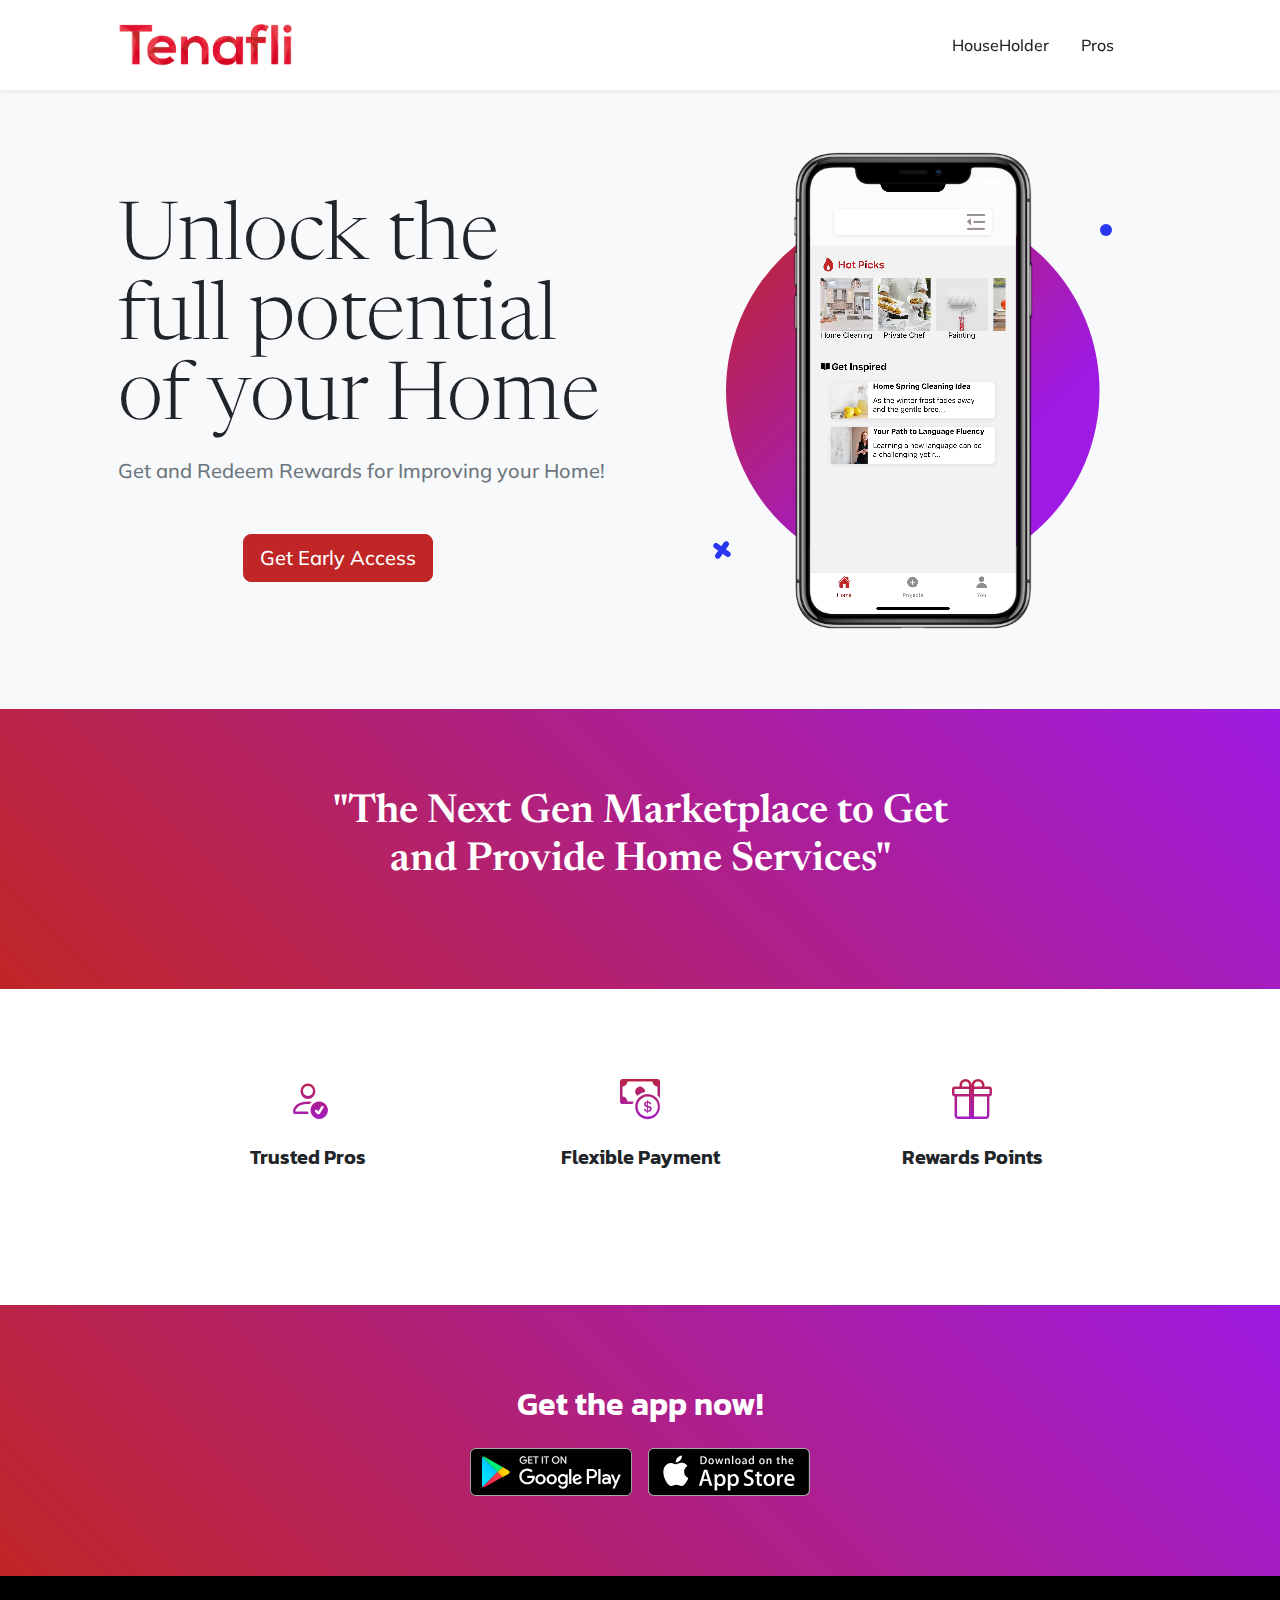
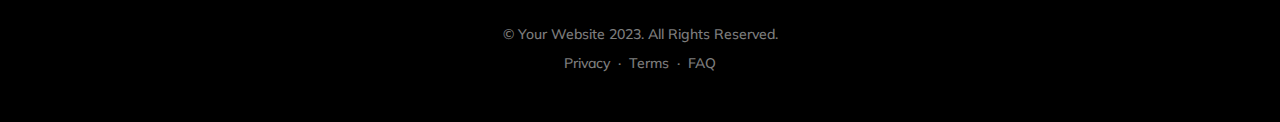
==== index.html @ 43b24d4c "new Skeleton tenafli" ====
<!DOCTYPE html>
<html lang="en">
    <head>
        <meta charset="utf-8" />
        <meta name="viewport" content="width=device-width, initial-scale=1, shrink-to-fit=no" />
        <meta name="description" content="" />
        <meta name="author" content="" />
        <title>New Age - Start Bootstrap Theme</title>
        <link rel="icon" type="image/x-icon" href="assets/favicon.ico" />
        <!-- Bootstrap icons-->
        <link rel="stylesheet" href="https://cdn.jsdelivr.net/npm/bootstrap-icons@1.10.5/font/bootstrap-icons.css">
        <!-- Google fonts-->
        <link rel="preconnect" href="https://fonts.gstatic.com" />
        <link href="https://fonts.googleapis.com/css2?family=Newsreader:ital,wght@0,600;1,600&amp;display=swap" rel="stylesheet" />
        <link href="https://fonts.googleapis.com/css2?family=Mulish:ital,wght@0,300;0,500;0,600;0,700;1,300;1,500;1,600;1,700&amp;display=swap" rel="stylesheet" />
        <link href="https://fonts.googleapis.com/css2?family=Kanit:ital,wght@0,400;1,400&amp;display=swap" rel="stylesheet" />
        <!-- Core theme CSS (includes Bootstrap)-->
        <link href="css/styles.css" rel="stylesheet" />
        <link rel="stylesheet" type="text/css" href="https://prod-waitlist-widget.s3.us-east-2.amazonaws.com/getwaitlist.min.css"/>
    </head>
    <body id="page-top">
        <!-- Navigation-->
        <nav class="navbar navbar-expand-lg navbar-light fixed-top shadow-sm" id="mainNav">
            <div class="container px-5">
                <a class="navbar-brand fw-bold" href="#page-top">
                    <img class="app-badge" src="assets/img/tenafli_logo_text.png" alt="..." />
                </a>
                <button class="navbar-toggler" type="button" data-bs-toggle="collapse" data-bs-target="#navbarResponsive" aria-controls="navbarResponsive" aria-expanded="false" aria-label="Toggle navigation">
                    Menu
                    <i class="bi-list"></i>
                </button>
                <div class="collapse navbar-collapse" id="navbarResponsive">
                    <ul class="navbar-nav ms-auto me-4 my-3 my-lg-0">
                        <li class="nav-item"><a class="nav-link me-lg-3" href="#features">HouseHolder</a></li>
                        <li class="nav-item"><a class="nav-link me-lg-3" href="#download">Pros</a></li>
                    </ul>
                </div>
            </div>
        </nav>
        <!-- Mashead header-->
        <header class="masthead">
            <div class="container px-5">
                <div class="row gx-5 align-items-center">
                    <div class="col-lg-6">
                        <!-- Mashead text and app badges-->
                        <div class="mb-5 mb-lg-0 text-center text-lg-start">
                            <h1 class="display-1 lh-1 mb-3">Unlock the full potential of your Home</h1>
                            <p class="lead fw-normal text-muted mb-5">Get and Redeem Rewards for Improving your Home!</p>
                            <div class="d-flex flex-column flex-lg-row align-items-center">
                                <!-- <i class="bi bi-android icon-feature text-gradient d-block mb-3"></i>
                                <i class="bi bi-apple icon-feature text-gradient d-block mb-3"></i> -->
                                <!-- <svg xmlns="http://www.w3.org/2000/svg" width="16" height="16" fill="currentColor" class="bi bi-balloon" viewBox="0 0 16 16">
                                    <path fill-rule="evenodd" d="M8 9.984C10.403 9.506 12 7.48 12 5a4 4 0 0 0-8 0c0 2.48 1.597 4.506 4 4.984ZM13 5c0 2.837-1.789 5.227-4.52 5.901l.244.487a.25.25 0 1 1-.448.224l-.008-.017c.008.11.02.202.037.29.054.27.161.488.419 1.003.288.578.235 1.15.076 1.629-.157.469-.422.867-.588 1.115l-.004.007a.25.25 0 1 1-.416-.278c.168-.252.4-.6.533-1.003.133-.396.163-.824-.049-1.246l-.013-.028c-.24-.48-.38-.758-.448-1.102a3.177 3.177 0 0 1-.052-.45l-.04.08a.25.25 0 1 1-.447-.224l.244-.487C4.789 10.227 3 7.837 3 5a5 5 0 0 1 10 0Zm-6.938-.495a2.003 2.003 0 0 1 1.443-1.443C7.773 2.994 8 2.776 8 2.5c0-.276-.226-.504-.498-.459a3.003 3.003 0 0 0-2.46 2.461c-.046.272.182.498.458.498s.494-.227.562-.495Z"/>
                                  </svg> -->
                                <!-- <i class="bi bi-balloon icon-feature text-gradient d-block mb-3"></i> -->
                                <div class="col">
                                </div>
                                
                                <div class="col-md-6">
                                    <a class="me-lg-3 mb-4 mb-lg-0 btn btn-primary btn-lg" href="#features" >
                                        <!-- <img class="app-badge" src="assets/img/google-play-badge.svg" alt="..." /> -->
                                        Get Early Access
                                    </a>
                                </div>
                                <div class="col">
                                </div>
                                
                                
                                <!-- <a href="#!">
                                    <img class="app-badge" src="assets/img/app-store-badge.svg" alt="..." />
                                </a> -->
                            </div>
                        </div>
                    </div>
                    <div class="col-lg-6">
                        <!-- Masthead device mockup feature-->
                        <div class="masthead-device-mockup">
                            <svg class="circle" viewBox="0 0 100 100" xmlns="http://www.w3.org/2000/svg">
                                <defs>
                                    <linearGradient id="circleGradient" gradientTransform="rotate(45)">
                                        <stop class="gradient-start-color" offset="0%"></stop>
                                        <stop class="gradient-end-color" offset="100%"></stop>
                                    </linearGradient>
                                </defs>
                                <circle cx="50" cy="50" r="50"></circle></svg
                            ><svg class="shape-1 d-none d-sm-block" viewBox="0 0 240.83 240.83" xmlns="http://www.w3.org/2000/svg">
                                <rect x="-32.54" y="78.39" width="305.92" height="84.05" rx="42.03" transform="translate(120.42 -49.88) rotate(45)"></rect>
                                <rect x="-32.54" y="78.39" width="305.92" height="84.05" rx="42.03" transform="translate(-49.88 120.42) rotate(-45)"></rect></svg
                            ><svg class="shape-2 d-none d-sm-block" viewBox="0 0 100 100" xmlns="http://www.w3.org/2000/svg"><circle cx="50" cy="50" r="50"></circle></svg>
                            <div class="device-wrapper">
                                <div class="device" data-device="iPhoneX" data-orientation="portrait" data-color="black">
                                    <div class="screen bg-black">
                                        <!-- PUT CONTENTS HERE:-->
                                        <!-- * * This can be a video, image, or just about anything else.-->
                                        <!-- * * Set the max width of your media to 100% and the height to-->
                                        <!-- * * 100% like the demo example below.-->
                                        <video muted="muted" autoplay="" loop="" style="max-width: 100%; height: 100%"><source src="assets/img/tenafli_app.mp4" type="video/mp4" /></video>
                                        <!-- <img style="max-width: 100%; height: 100%" src="assets/img/tenafli_app.png"> -->
                                    </div>
                                </div>
                            </div>
                        </div>
                    </div>
                </div>
            </div>
        </header>
        <!-- Quote/testimonial aside-->
        <aside class="text-center bg-gradient-primary-to-secondary">
            <div class="container px-5">
                <div class="row gx-5 justify-content-center">
                    <div class="col-xl-8">
                        <div class="h2 fs-1 text-white mb-4">"The Next Gen Marketplace to Get and Provide Home Services"</div>
                        <!-- <img src="assets/img/tnw-logo.svg" alt="..." style="height: 3rem" /> -->
                    </div>
                </div>
            </div>
        </aside>
        <!-- App features section-->
        <section id="features">
            <div class="container px-5 ">
                <div class="container-fluid px-5">
                    <div class="row gx-5">
                        <div class="col-md-4 mb-5">
                            <!-- Feature item-->
                            <div class="text-center">
                                <i class="bi-person-check icon-feature text-gradient d-block mb-3"></i>
                                <h5 class="font-alt">Trusted Pros</h5>
                            </div>
                        </div>
                        <div class="col-md-4 mb-5">
                            <!-- Feature item-->
                            <div class="text-center">
                                <i class="bi-cash-coin icon-feature text-gradient d-block mb-3"></i>
                                <h5 class="font-alt">Flexible Payment</h5>
                                <!-- <p class="text-muted mb-0">Put an image, video, animation, or anything else in the screen!</p> -->
                            </div>
                        </div>
                        <div class="col-md-4 mb-5 mb-md-0">
                            <!-- Feature item-->
                            <div class="text-center">
                                <i class="bi-gift icon-feature text-gradient d-block mb-3"></i>
                                <h5 class="font-alt">Rewards Points</h5>
                            </div>
                        </div>
                    </div>
                    <div class="row">
                        <div class="col mb-md-0">
                            <!-- Feature item-->
                            <div class="text-center">
                            </div>
                        </div>

                        <div class="col mb-md-0">
                            <!-- Feature item-->
                            <div class="text-center">
                            </div>
                        </div>
                    </div>
                </div>
                <div class="row gx-5 justify-content-center">
                    <!-- <div class="col"></div> -->
                    <div class="col-xl-6">
                        <div id="getWaitlistContainer" data-waitlist_id="8314"></div>
                    </div>
                    <!-- <div class="col"></div> -->
                </div>

            </div>
        </section>
        <!-- Basic features section-->
        <!-- <section class="bg-light">
            <div class="container px-5">
                <div class="row gx-5 align-items-center justify-content-center justify-content-lg-between">
                    <div class="col-12 col-lg-5">
                        <h2 class="display-4 lh-1 mb-4">Enter a new age of web design</h2>
                        <p class="lead fw-normal text-muted mb-5 mb-lg-0">This section is perfect for featuring some information about your application, why it was built, the problem it solves, or anything else! There's plenty of space for text here, so don't worry about writing too much.</p>
                    </div>
                    <div class="col-sm-8 col-md-6">
                        <div class="px-5 px-sm-0"><img class="img-fluid rounded-circle" src="https://source.unsplash.com/u8Jn2rzYIps/900x900" alt="..." /></div>
                    </div>
                </div>
            </div>
        </section> -->
        <!-- Call to action section-->
        <!-- <section class="cta">
            <div class="cta-content">
                <div class="container px-5">
                    <h2 class="text-white display-1 lh-1 mb-4">
                        Stop waiting.
                        <br />
                        Start building.
                    </h2>
                    <a class="btn btn-outline-light py-3 px-4 rounded-pill" href="https://startbootstrap.com/theme/new-age" target="_blank">Download for free</a>
                </div>
            </div>
        </section> -->
        <!-- App badge section-->
        <section class="bg-gradient-primary-to-secondary" id="download">
            <div class="container px-5">
                <h2 class="text-center text-white font-alt mb-4">Get the app now!</h2>
                <div class="d-flex flex-column flex-lg-row align-items-center justify-content-center">
                    <a class="me-lg-3 mb-4 mb-lg-0" href="#!"><img class="app-badge" src="assets/img/google-play-badge.svg" alt="..." /></a>
                    <a href="#!"><img class="app-badge" src="assets/img/app-store-badge.svg" alt="..." /></a>
                </div>
            </div>
        </section>
        <!-- Footer-->
        <footer class="bg-black text-center py-5">
            <div class="container px-5">
                <div class="text-white-50 small">
                    <div class="mb-2">&copy; Your Website 2023. All Rights Reserved.</div>
                    <a href="#!">Privacy</a>
                    <span class="mx-1">&middot;</span>
                    <a href="#!">Terms</a>
                    <span class="mx-1">&middot;</span>
                    <a href="#!">FAQ</a>
                </div>
            </div>
        </footer>
        <!-- Feedback Modal-->
        <div class="modal fade" id="feedbackModal" tabindex="-1" aria-labelledby="feedbackModalLabel" aria-hidden="true">
            <div class="modal-dialog modal-dialog-centered">
                <div class="modal-content">
                    <div class="modal-header bg-gradient-primary-to-secondary p-4">
                        <h5 class="modal-title font-alt text-white" id="feedbackModalLabel">Send feedback</h5>
                        <button class="btn-close btn-close-white" type="button" data-bs-dismiss="modal" aria-label="Close"></button>
                    </div>
                    <div class="modal-body border-0 p-4">
                        <!-- * * * * * * * * * * * * * * *-->
                        <!-- * * SB Forms Contact Form * *-->
                        <!-- * * * * * * * * * * * * * * *-->
                        <!-- This form is pre-integrated with SB Forms.-->
                        <!-- To make this form functional, sign up at-->
                        <!-- https://startbootstrap.com/solution/contact-forms-->
                        <!-- to get an API token!-->
                        <form id="contactForm" data-sb-form-api-token="API_TOKEN">
                            <!-- Name input-->
                            <div class="form-floating mb-3">
                                <input class="form-control" id="name" type="text" placeholder="Enter your name..." data-sb-validations="required" />
                                <label for="name">Full name</label>
                                <div class="invalid-feedback" data-sb-feedback="name:required">A name is required.</div>
                            </div>
                            <!-- Email address input-->
                            <div class="form-floating mb-3">
                                <input class="form-control" id="email" type="email" placeholder="name@example.com" data-sb-validations="required,email" />
                                <label for="email">Email address</label>
                                <div class="invalid-feedback" data-sb-feedback="email:required">An email is required.</div>
                                <div class="invalid-feedback" data-sb-feedback="email:email">Email is not valid.</div>
                            </div>
                            <!-- Phone number input-->
                            <div class="form-floating mb-3">
                                <input class="form-control" id="phone" type="tel" placeholder="(123) 456-7890" data-sb-validations="required" />
                                <label for="phone">Phone number</label>
                                <div class="invalid-feedback" data-sb-feedback="phone:required">A phone number is required.</div>
                            </div>
                            <!-- Message input-->
                            <div class="form-floating mb-3">
                                <textarea class="form-control" id="message" type="text" placeholder="Enter your message here..." style="height: 10rem" data-sb-validations="required"></textarea>
                                <label for="message">Message</label>
                                <div class="invalid-feedback" data-sb-feedback="message:required">A message is required.</div>
                            </div>
                            <!-- Submit success message-->
                            <!---->
                            <!-- This is what your users will see when the form-->
                            <!-- has successfully submitted-->
                            <div class="d-none" id="submitSuccessMessage">
                                <div class="text-center mb-3">
                                    <div class="fw-bolder">Form submission successful!</div>
                                    To activate this form, sign up at
                                    <br />
                                    <a href="https://startbootstrap.com/solution/contact-forms">https://startbootstrap.com/solution/contact-forms</a>
                                </div>
                            </div>
                            <!-- Submit error message-->
                            <!---->
                            <!-- This is what your users will see when there is-->
                            <!-- an error submitting the form-->
                            <div class="d-none" id="submitErrorMessage"><div class="text-center text-danger mb-3">Error sending message!</div></div>
                            <!-- Submit Button-->
                            <div class="d-grid"><button class="btn btn-primary rounded-pill btn-lg disabled" id="submitButton" type="submit">Submit</button></div>
                        </form>
                    </div>
                </div>
            </div>
        </div>
        <!-- Bootstrap core JS-->
        <script src="https://cdn.jsdelivr.net/npm/bootstrap@5.2.3/dist/js/bootstrap.bundle.min.js"></script>
        <!-- Core theme JS-->
        <script src="js/scripts.js"></script>
        <!-- * * * * * * * * * * * * * * * * * * * * * * * * * * * * * * * * * * * * * * * *-->
        <!-- * *                               SB Forms JS                               * *-->
        <!-- * * Activate your form at https://startbootstrap.com/solution/contact-forms * *-->
        <!-- * * * * * * * * * * * * * * * * * * * * * * * * * * * * * * * * * * * * * * * *-->
        <script src="https://cdn.startbootstrap.com/sb-forms-latest.js"></script>
        <script src="https://prod-waitlist-widget.s3.us-east-2.amazonaws.com/getwaitlist.min.js"></script>
    </body>
</html>
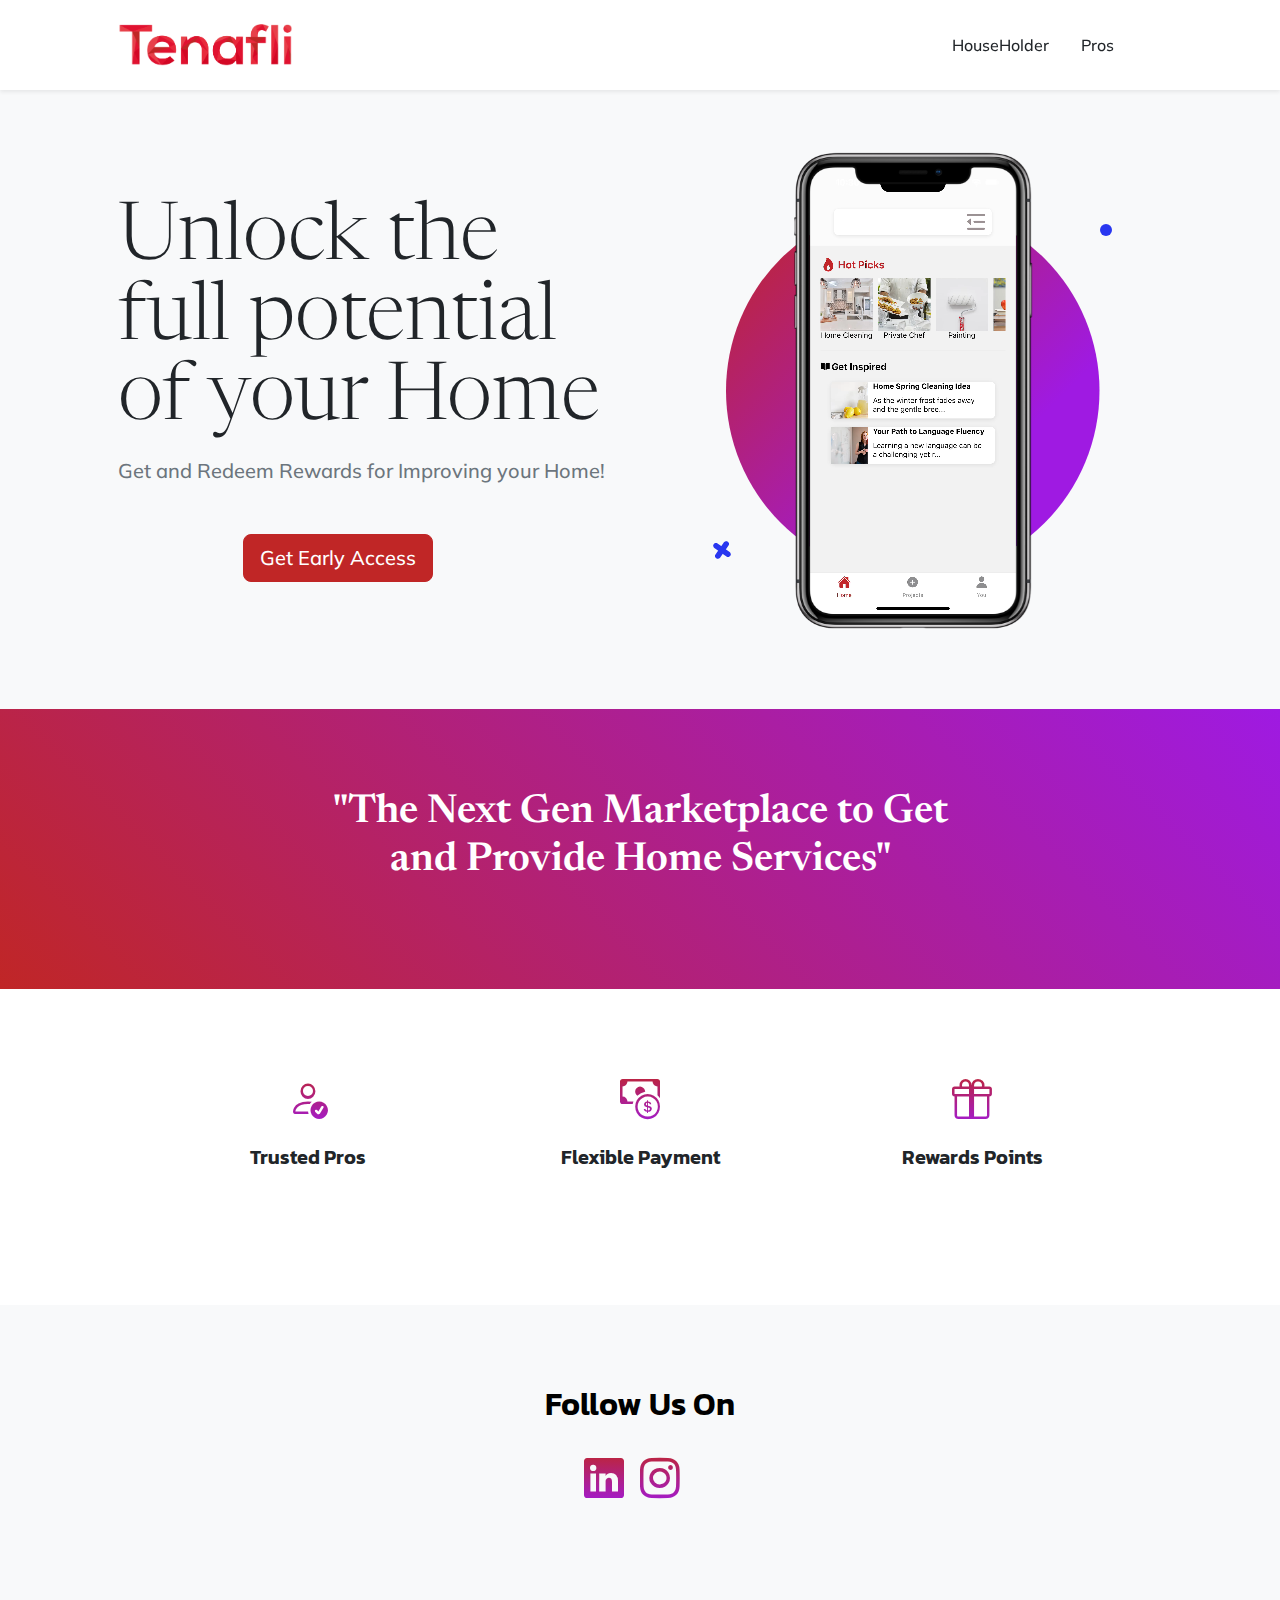
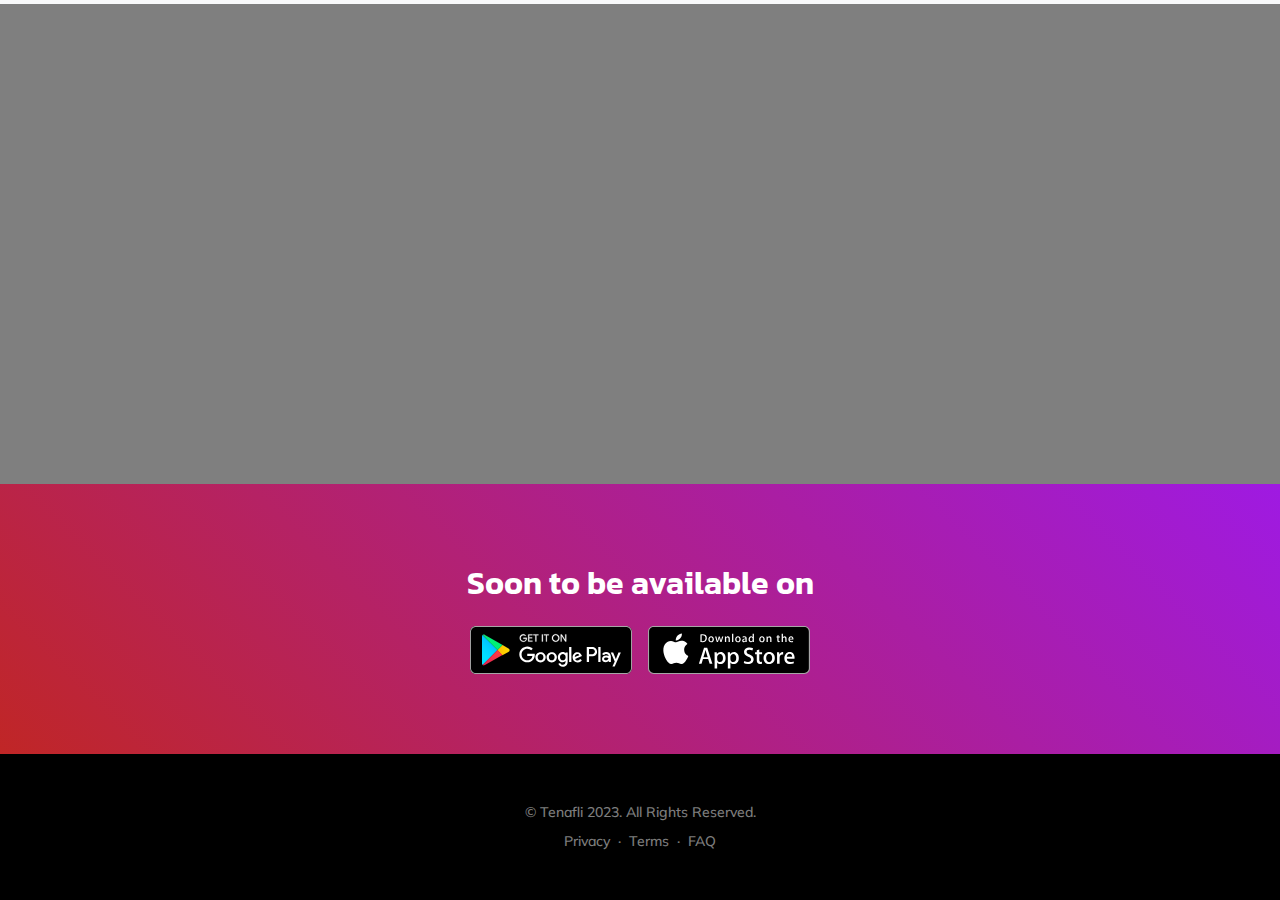
==== commit b1a8f531: "Add tracking" ====
--- a/index.html
+++ b/index.html
@@ -5,8 +5,8 @@
         <meta name="viewport" content="width=device-width, initial-scale=1, shrink-to-fit=no" />
         <meta name="description" content="" />
         <meta name="author" content="" />
-        <title>New Age - Start Bootstrap Theme</title>
-        <link rel="icon" type="image/x-icon" href="assets/favicon.ico" />
+        <title>Tenafli - Next Gen Home Service Marketplace</title>
+        <link rel="icon" type="image/x-icon" href="assets/favicon.png" />
         <!-- Bootstrap icons-->
         <link rel="stylesheet" href="https://cdn.jsdelivr.net/npm/bootstrap-icons@1.10.5/font/bootstrap-icons.css">
         <!-- Google fonts-->
@@ -168,9 +168,9 @@
             </div>
         </section>
         <!-- Basic features section-->
-        <!-- <section class="bg-light">
-            <div class="container px-5">
-                <div class="row gx-5 align-items-center justify-content-center justify-content-lg-between">
+        <section class="bg-light">
+            <div class="container px-5">
+                <!-- <div class="row gx-5 align-items-center justify-content-center justify-content-lg-between">
                     <div class="col-12 col-lg-5">
                         <h2 class="display-4 lh-1 mb-4">Enter a new age of web design</h2>
                         <p class="lead fw-normal text-muted mb-5 mb-lg-0">This section is perfect for featuring some information about your application, why it was built, the problem it solves, or anything else! There's plenty of space for text here, so don't worry about writing too much.</p>
@@ -178,12 +178,23 @@
                     <div class="col-sm-8 col-md-6">
                         <div class="px-5 px-sm-0"><img class="img-fluid rounded-circle" src="https://source.unsplash.com/u8Jn2rzYIps/900x900" alt="..." /></div>
                     </div>
-                </div>
-            </div>
-        </section> -->
+                    
+                </div> -->
+                <h2 class="text-center text-black font-alt mb-4">Follow Us On</h2>
+                <div class="d-flex flex-column flex-lg-row align-items-center justify-content-center">
+                    <a class="me-lg-3 mb-4 mb-lg-0" href="#!">
+                      <!-- <img class="app-badge" src="assets/img/google-play-badge.svg" alt="..." /> -->
+                      <i class="bi-linkedin icon-feature text-gradient d-block mb-3"></i>
+                    </a>
+                    <a class="me-lg-3 mb-4 mb-lg-0" href="#!">
+                      <i class="bi-instagram icon-feature text-gradient d-block mb-3"></i>
+                    </a>
+                </div>
+            </div>
+        </section>
         <!-- Call to action section-->
-        <!-- <section class="cta">
-            <div class="cta-content">
+        <section class="cta">
+            <!-- <div class="cta-content">
                 <div class="container px-5">
                     <h2 class="text-white display-1 lh-1 mb-4">
                         Stop waiting.
@@ -192,12 +203,12 @@
                     </h2>
                     <a class="btn btn-outline-light py-3 px-4 rounded-pill" href="https://startbootstrap.com/theme/new-age" target="_blank">Download for free</a>
                 </div>
-            </div>
-        </section> -->
+            </div> -->
+        </section>
         <!-- App badge section-->
         <section class="bg-gradient-primary-to-secondary" id="download">
             <div class="container px-5">
-                <h2 class="text-center text-white font-alt mb-4">Get the app now!</h2>
+                <h2 class="text-center text-white font-alt mb-4">Soon to be available on</h2>
                 <div class="d-flex flex-column flex-lg-row align-items-center justify-content-center">
                     <a class="me-lg-3 mb-4 mb-lg-0" href="#!"><img class="app-badge" src="assets/img/google-play-badge.svg" alt="..." /></a>
                     <a href="#!"><img class="app-badge" src="assets/img/app-store-badge.svg" alt="..." /></a>
@@ -208,7 +219,7 @@
         <footer class="bg-black text-center py-5">
             <div class="container px-5">
                 <div class="text-white-50 small">
-                    <div class="mb-2">&copy; Your Website 2023. All Rights Reserved.</div>
+                    <div class="mb-2">&copy; Tenafli 2023. All Rights Reserved.</div>
                     <a href="#!">Privacy</a>
                     <span class="mx-1">&middot;</span>
                     <a href="#!">Terms</a>
@@ -293,5 +304,14 @@
         <!-- * * * * * * * * * * * * * * * * * * * * * * * * * * * * * * * * * * * * * * * *-->
         <script src="https://cdn.startbootstrap.com/sb-forms-latest.js"></script>
         <script src="https://prod-waitlist-widget.s3.us-east-2.amazonaws.com/getwaitlist.min.js"></script>
+        <!-- Google tag (gtag.js) -->
+        <script async src="https://www.googletagmanager.com/gtag/js?id=G-HQ5DF4YYZF"></script>
+        <script>
+          window.dataLayer = window.dataLayer || [];
+          function gtag(){dataLayer.push(arguments);}
+          gtag('js', new Date());
+
+          gtag('config', 'G-HQ5DF4YYZF');
+        </script>
     </body>
 </html>
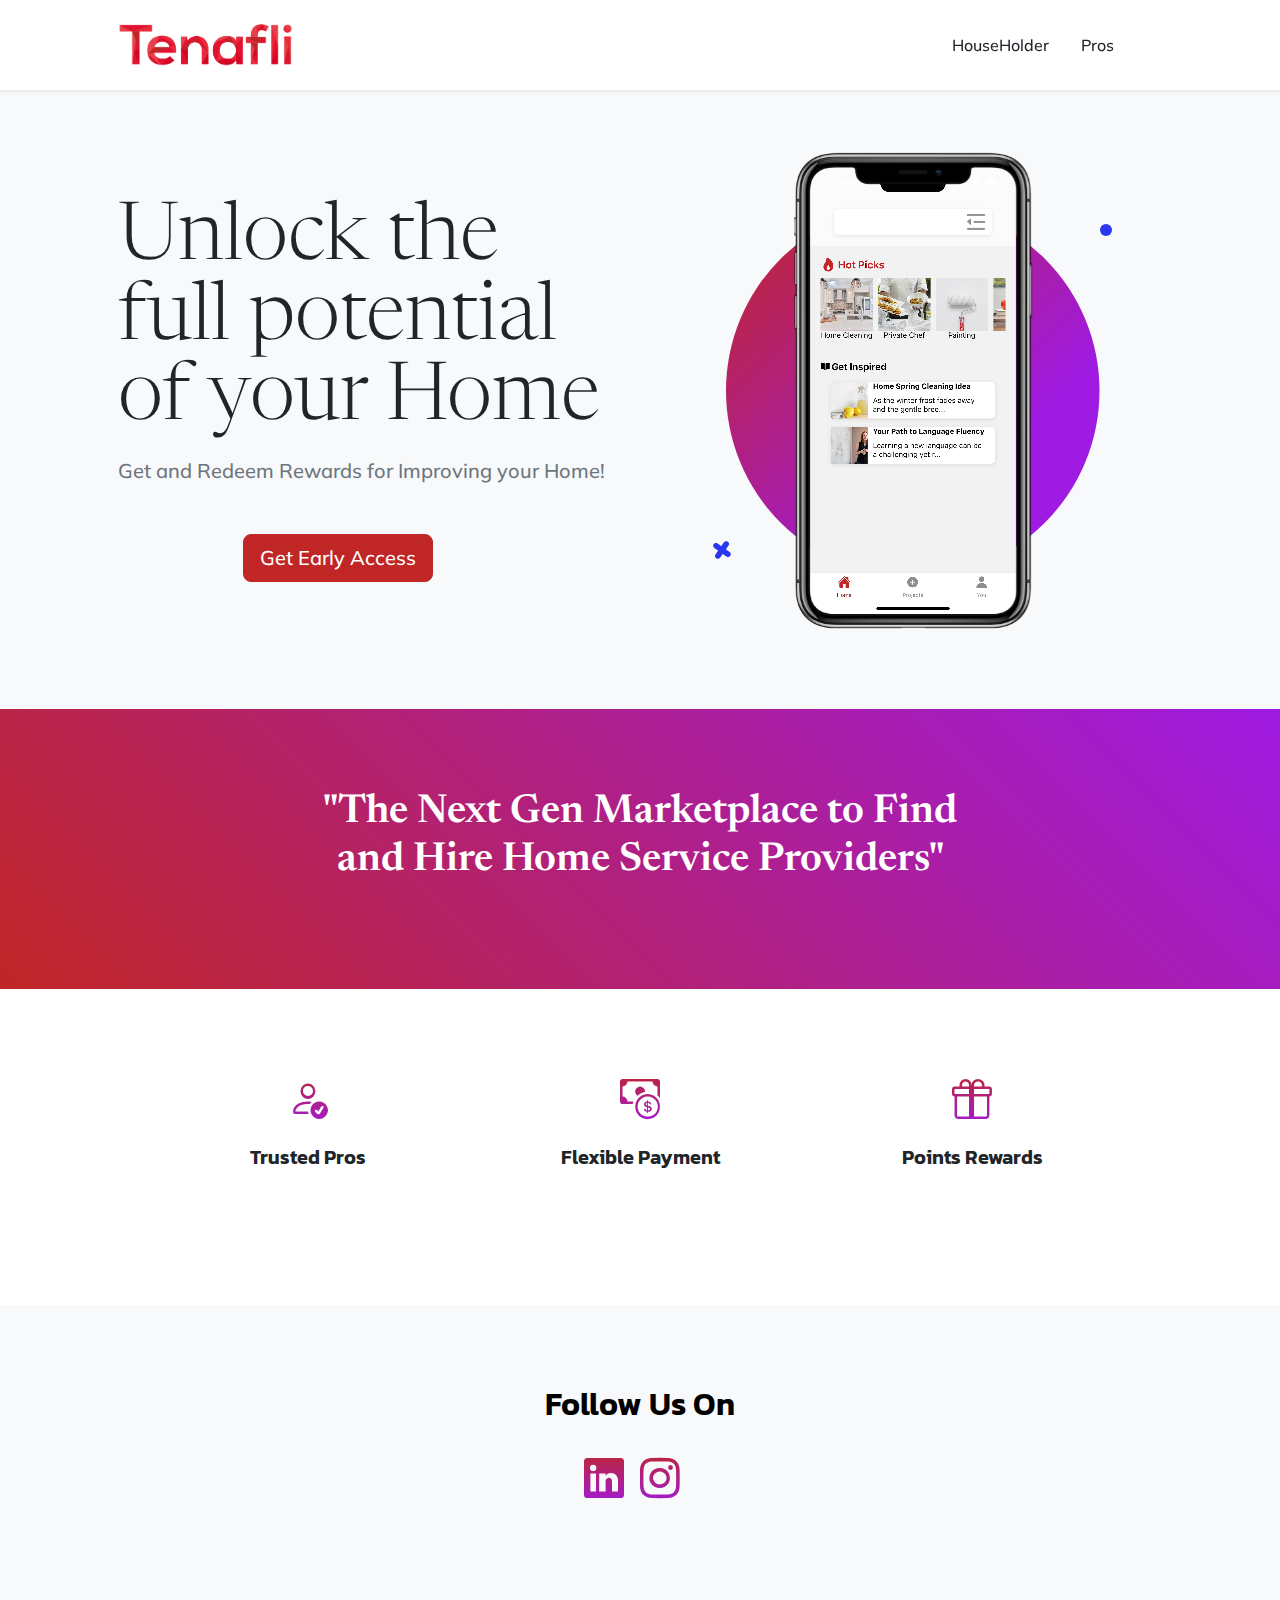
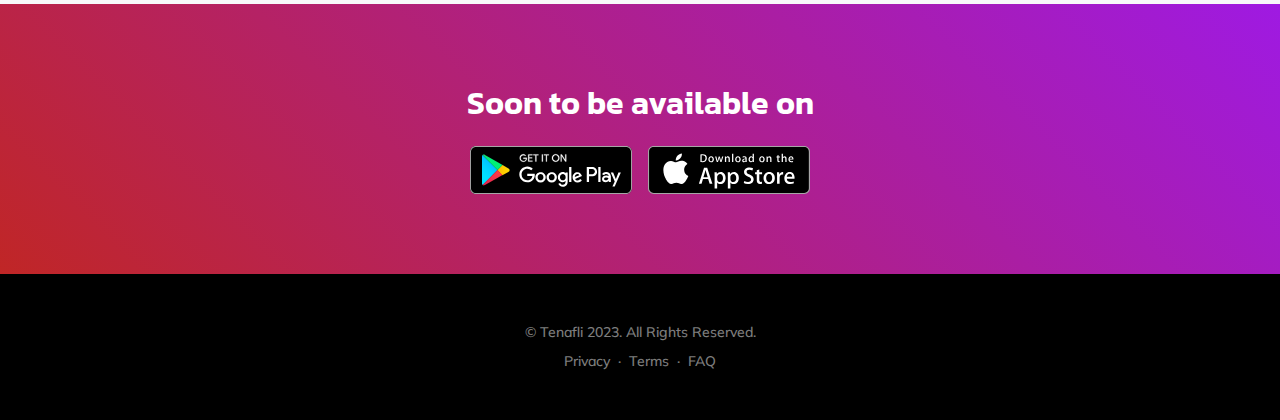
==== commit d062e688: "Changing Marketing content" ====
--- a/index.html
+++ b/index.html
@@ -3,8 +3,10 @@
     <head>
         <meta charset="utf-8" />
         <meta name="viewport" content="width=device-width, initial-scale=1, shrink-to-fit=no" />
-        <meta name="description" content="" />
-        <meta name="author" content="" />
+        <meta name="description" content="Landing page Tenafli WaitList" />
+        <meta name="author" content="Tenafli" />
+        <!-- <meta http-equiv="refresh" content="0; URL=https://tenafli.com/">
+        <link rel="canonical" href="https://tenafli.com/"> -->
         <title>Tenafli - Next Gen Home Service Marketplace</title>
         <link rel="icon" type="image/x-icon" href="assets/favicon.png" />
         <!-- Bootstrap icons-->
@@ -17,8 +19,19 @@
         <!-- Core theme CSS (includes Bootstrap)-->
         <link href="css/styles.css" rel="stylesheet" />
         <link rel="stylesheet" type="text/css" href="https://prod-waitlist-widget.s3.us-east-2.amazonaws.com/getwaitlist.min.css"/>
+        <!-- Google Tag Manager -->
+        <script>(function(w,d,s,l,i){w[l]=w[l]||[];w[l].push({'gtm.start':
+          new Date().getTime(),event:'gtm.js'});var f=d.getElementsByTagName(s)[0],
+          j=d.createElement(s),dl=l!='dataLayer'?'&l='+l:'';j.async=true;j.src=
+          'https://www.googletagmanager.com/gtm.js?id='+i+dl;f.parentNode.insertBefore(j,f);
+          })(window,document,'script','dataLayer','GTM-5M69C6J');</script>
+  <!-- End Google Tag Manager -->
     </head>
     <body id="page-top">
+      <!-- Google Tag Manager (noscript) -->
+      <noscript><iframe src="https://www.googletagmanager.com/ns.html?id=GTM-5M69C6J"
+        height="0" width="0" style="display:none;visibility:hidden"></iframe></noscript>
+  <!-- End Google Tag Manager (noscript) -->
         <!-- Navigation-->
         <nav class="navbar navbar-expand-lg navbar-light fixed-top shadow-sm" id="mainNav">
             <div class="container px-5">
@@ -31,8 +44,8 @@
                 </button>
                 <div class="collapse navbar-collapse" id="navbarResponsive">
                     <ul class="navbar-nav ms-auto me-4 my-3 my-lg-0">
-                        <li class="nav-item"><a class="nav-link me-lg-3" href="#features">HouseHolder</a></li>
-                        <li class="nav-item"><a class="nav-link me-lg-3" href="#download">Pros</a></li>
+                        <li class="nav-item"><a class="nav-link me-lg-3" href="#householders">HouseHolder</a></li>
+                        <li class="nav-item"><a class="nav-link me-lg-3" href="pros.html">Pros</a></li>
                     </ul>
                 </div>
             </div>
@@ -47,28 +60,16 @@
                             <h1 class="display-1 lh-1 mb-3">Unlock the full potential of your Home</h1>
                             <p class="lead fw-normal text-muted mb-5">Get and Redeem Rewards for Improving your Home!</p>
                             <div class="d-flex flex-column flex-lg-row align-items-center">
-                                <!-- <i class="bi bi-android icon-feature text-gradient d-block mb-3"></i>
-                                <i class="bi bi-apple icon-feature text-gradient d-block mb-3"></i> -->
-                                <!-- <svg xmlns="http://www.w3.org/2000/svg" width="16" height="16" fill="currentColor" class="bi bi-balloon" viewBox="0 0 16 16">
-                                    <path fill-rule="evenodd" d="M8 9.984C10.403 9.506 12 7.48 12 5a4 4 0 0 0-8 0c0 2.48 1.597 4.506 4 4.984ZM13 5c0 2.837-1.789 5.227-4.52 5.901l.244.487a.25.25 0 1 1-.448.224l-.008-.017c.008.11.02.202.037.29.054.27.161.488.419 1.003.288.578.235 1.15.076 1.629-.157.469-.422.867-.588 1.115l-.004.007a.25.25 0 1 1-.416-.278c.168-.252.4-.6.533-1.003.133-.396.163-.824-.049-1.246l-.013-.028c-.24-.48-.38-.758-.448-1.102a3.177 3.177 0 0 1-.052-.45l-.04.08a.25.25 0 1 1-.447-.224l.244-.487C4.789 10.227 3 7.837 3 5a5 5 0 0 1 10 0Zm-6.938-.495a2.003 2.003 0 0 1 1.443-1.443C7.773 2.994 8 2.776 8 2.5c0-.276-.226-.504-.498-.459a3.003 3.003 0 0 0-2.46 2.461c-.046.272.182.498.458.498s.494-.227.562-.495Z"/>
-                                  </svg> -->
-                                <!-- <i class="bi bi-balloon icon-feature text-gradient d-block mb-3"></i> -->
                                 <div class="col">
                                 </div>
                                 
                                 <div class="col-md-6">
-                                    <a class="me-lg-3 mb-4 mb-lg-0 btn btn-primary btn-lg" href="#features" >
-                                        <!-- <img class="app-badge" src="assets/img/google-play-badge.svg" alt="..." /> -->
+                                    <a class="me-lg-3 mb-4 mb-lg-0 btn btn-primary btn-lg" href="#householders" >
                                         Get Early Access
                                     </a>
                                 </div>
                                 <div class="col">
                                 </div>
-                                
-                                
-                                <!-- <a href="#!">
-                                    <img class="app-badge" src="assets/img/app-store-badge.svg" alt="..." />
-                                </a> -->
                             </div>
                         </div>
                     </div>
@@ -90,12 +91,7 @@
                             <div class="device-wrapper">
                                 <div class="device" data-device="iPhoneX" data-orientation="portrait" data-color="black">
                                     <div class="screen bg-black">
-                                        <!-- PUT CONTENTS HERE:-->
-                                        <!-- * * This can be a video, image, or just about anything else.-->
-                                        <!-- * * Set the max width of your media to 100% and the height to-->
-                                        <!-- * * 100% like the demo example below.-->
                                         <video muted="muted" autoplay="" loop="" style="max-width: 100%; height: 100%"><source src="assets/img/tenafli_app.mp4" type="video/mp4" /></video>
-                                        <!-- <img style="max-width: 100%; height: 100%" src="assets/img/tenafli_app.png"> -->
                                     </div>
                                 </div>
                             </div>
@@ -109,14 +105,13 @@
             <div class="container px-5">
                 <div class="row gx-5 justify-content-center">
                     <div class="col-xl-8">
-                        <div class="h2 fs-1 text-white mb-4">"The Next Gen Marketplace to Get and Provide Home Services"</div>
-                        <!-- <img src="assets/img/tnw-logo.svg" alt="..." style="height: 3rem" /> -->
+                        <div class="h2 fs-1 text-white mb-4">"The Next Gen Marketplace to Find and Hire Home Service Providers"</div>
                     </div>
                 </div>
             </div>
         </aside>
         <!-- App features section-->
-        <section id="features">
+        <section id="householders">
             <div class="container px-5 ">
                 <div class="container-fluid px-5">
                     <div class="row gx-5">
@@ -139,7 +134,7 @@
                             <!-- Feature item-->
                             <div class="text-center">
                                 <i class="bi-gift icon-feature text-gradient d-block mb-3"></i>
-                                <h5 class="font-alt">Rewards Points</h5>
+                                <h5 class="font-alt">Points Rewards</h5>
                             </div>
                         </div>
                     </div>
@@ -170,40 +165,17 @@
         <!-- Basic features section-->
         <section class="bg-light">
             <div class="container px-5">
-                <!-- <div class="row gx-5 align-items-center justify-content-center justify-content-lg-between">
-                    <div class="col-12 col-lg-5">
-                        <h2 class="display-4 lh-1 mb-4">Enter a new age of web design</h2>
-                        <p class="lead fw-normal text-muted mb-5 mb-lg-0">This section is perfect for featuring some information about your application, why it was built, the problem it solves, or anything else! There's plenty of space for text here, so don't worry about writing too much.</p>
-                    </div>
-                    <div class="col-sm-8 col-md-6">
-                        <div class="px-5 px-sm-0"><img class="img-fluid rounded-circle" src="https://source.unsplash.com/u8Jn2rzYIps/900x900" alt="..." /></div>
-                    </div>
-                    
-                </div> -->
                 <h2 class="text-center text-black font-alt mb-4">Follow Us On</h2>
                 <div class="d-flex flex-column flex-lg-row align-items-center justify-content-center">
-                    <a class="me-lg-3 mb-4 mb-lg-0" href="#!">
+                    <a class="me-lg-3 mb-4 mb-lg-0" href="https://www.linkedin.com/company/tenafli/">
                       <!-- <img class="app-badge" src="assets/img/google-play-badge.svg" alt="..." /> -->
                       <i class="bi-linkedin icon-feature text-gradient d-block mb-3"></i>
                     </a>
-                    <a class="me-lg-3 mb-4 mb-lg-0" href="#!">
+                    <a class="me-lg-3 mb-4 mb-lg-0" href="https://www.instagram.com/tenafli.app/">
                       <i class="bi-instagram icon-feature text-gradient d-block mb-3"></i>
                     </a>
                 </div>
             </div>
-        </section>
-        <!-- Call to action section-->
-        <section class="cta">
-            <!-- <div class="cta-content">
-                <div class="container px-5">
-                    <h2 class="text-white display-1 lh-1 mb-4">
-                        Stop waiting.
-                        <br />
-                        Start building.
-                    </h2>
-                    <a class="btn btn-outline-light py-3 px-4 rounded-pill" href="https://startbootstrap.com/theme/new-age" target="_blank">Download for free</a>
-                </div>
-            </div> -->
         </section>
         <!-- App badge section-->
         <section class="bg-gradient-primary-to-secondary" id="download">
@@ -228,72 +200,6 @@
                 </div>
             </div>
         </footer>
-        <!-- Feedback Modal-->
-        <div class="modal fade" id="feedbackModal" tabindex="-1" aria-labelledby="feedbackModalLabel" aria-hidden="true">
-            <div class="modal-dialog modal-dialog-centered">
-                <div class="modal-content">
-                    <div class="modal-header bg-gradient-primary-to-secondary p-4">
-                        <h5 class="modal-title font-alt text-white" id="feedbackModalLabel">Send feedback</h5>
-                        <button class="btn-close btn-close-white" type="button" data-bs-dismiss="modal" aria-label="Close"></button>
-                    </div>
-                    <div class="modal-body border-0 p-4">
-                        <!-- * * * * * * * * * * * * * * *-->
-                        <!-- * * SB Forms Contact Form * *-->
-                        <!-- * * * * * * * * * * * * * * *-->
-                        <!-- This form is pre-integrated with SB Forms.-->
-                        <!-- To make this form functional, sign up at-->
-                        <!-- https://startbootstrap.com/solution/contact-forms-->
-                        <!-- to get an API token!-->
-                        <form id="contactForm" data-sb-form-api-token="API_TOKEN">
-                            <!-- Name input-->
-                            <div class="form-floating mb-3">
-                                <input class="form-control" id="name" type="text" placeholder="Enter your name..." data-sb-validations="required" />
-                                <label for="name">Full name</label>
-                                <div class="invalid-feedback" data-sb-feedback="name:required">A name is required.</div>
-                            </div>
-                            <!-- Email address input-->
-                            <div class="form-floating mb-3">
-                                <input class="form-control" id="email" type="email" placeholder="name@example.com" data-sb-validations="required,email" />
-                                <label for="email">Email address</label>
-                                <div class="invalid-feedback" data-sb-feedback="email:required">An email is required.</div>
-                                <div class="invalid-feedback" data-sb-feedback="email:email">Email is not valid.</div>
-                            </div>
-                            <!-- Phone number input-->
-                            <div class="form-floating mb-3">
-                                <input class="form-control" id="phone" type="tel" placeholder="(123) 456-7890" data-sb-validations="required" />
-                                <label for="phone">Phone number</label>
-                                <div class="invalid-feedback" data-sb-feedback="phone:required">A phone number is required.</div>
-                            </div>
-                            <!-- Message input-->
-                            <div class="form-floating mb-3">
-                                <textarea class="form-control" id="message" type="text" placeholder="Enter your message here..." style="height: 10rem" data-sb-validations="required"></textarea>
-                                <label for="message">Message</label>
-                                <div class="invalid-feedback" data-sb-feedback="message:required">A message is required.</div>
-                            </div>
-                            <!-- Submit success message-->
-                            <!---->
-                            <!-- This is what your users will see when the form-->
-                            <!-- has successfully submitted-->
-                            <div class="d-none" id="submitSuccessMessage">
-                                <div class="text-center mb-3">
-                                    <div class="fw-bolder">Form submission successful!</div>
-                                    To activate this form, sign up at
-                                    <br />
-                                    <a href="https://startbootstrap.com/solution/contact-forms">https://startbootstrap.com/solution/contact-forms</a>
-                                </div>
-                            </div>
-                            <!-- Submit error message-->
-                            <!---->
-                            <!-- This is what your users will see when there is-->
-                            <!-- an error submitting the form-->
-                            <div class="d-none" id="submitErrorMessage"><div class="text-center text-danger mb-3">Error sending message!</div></div>
-                            <!-- Submit Button-->
-                            <div class="d-grid"><button class="btn btn-primary rounded-pill btn-lg disabled" id="submitButton" type="submit">Submit</button></div>
-                        </form>
-                    </div>
-                </div>
-            </div>
-        </div>
         <!-- Bootstrap core JS-->
         <script src="https://cdn.jsdelivr.net/npm/bootstrap@5.2.3/dist/js/bootstrap.bundle.min.js"></script>
         <!-- Core theme JS-->
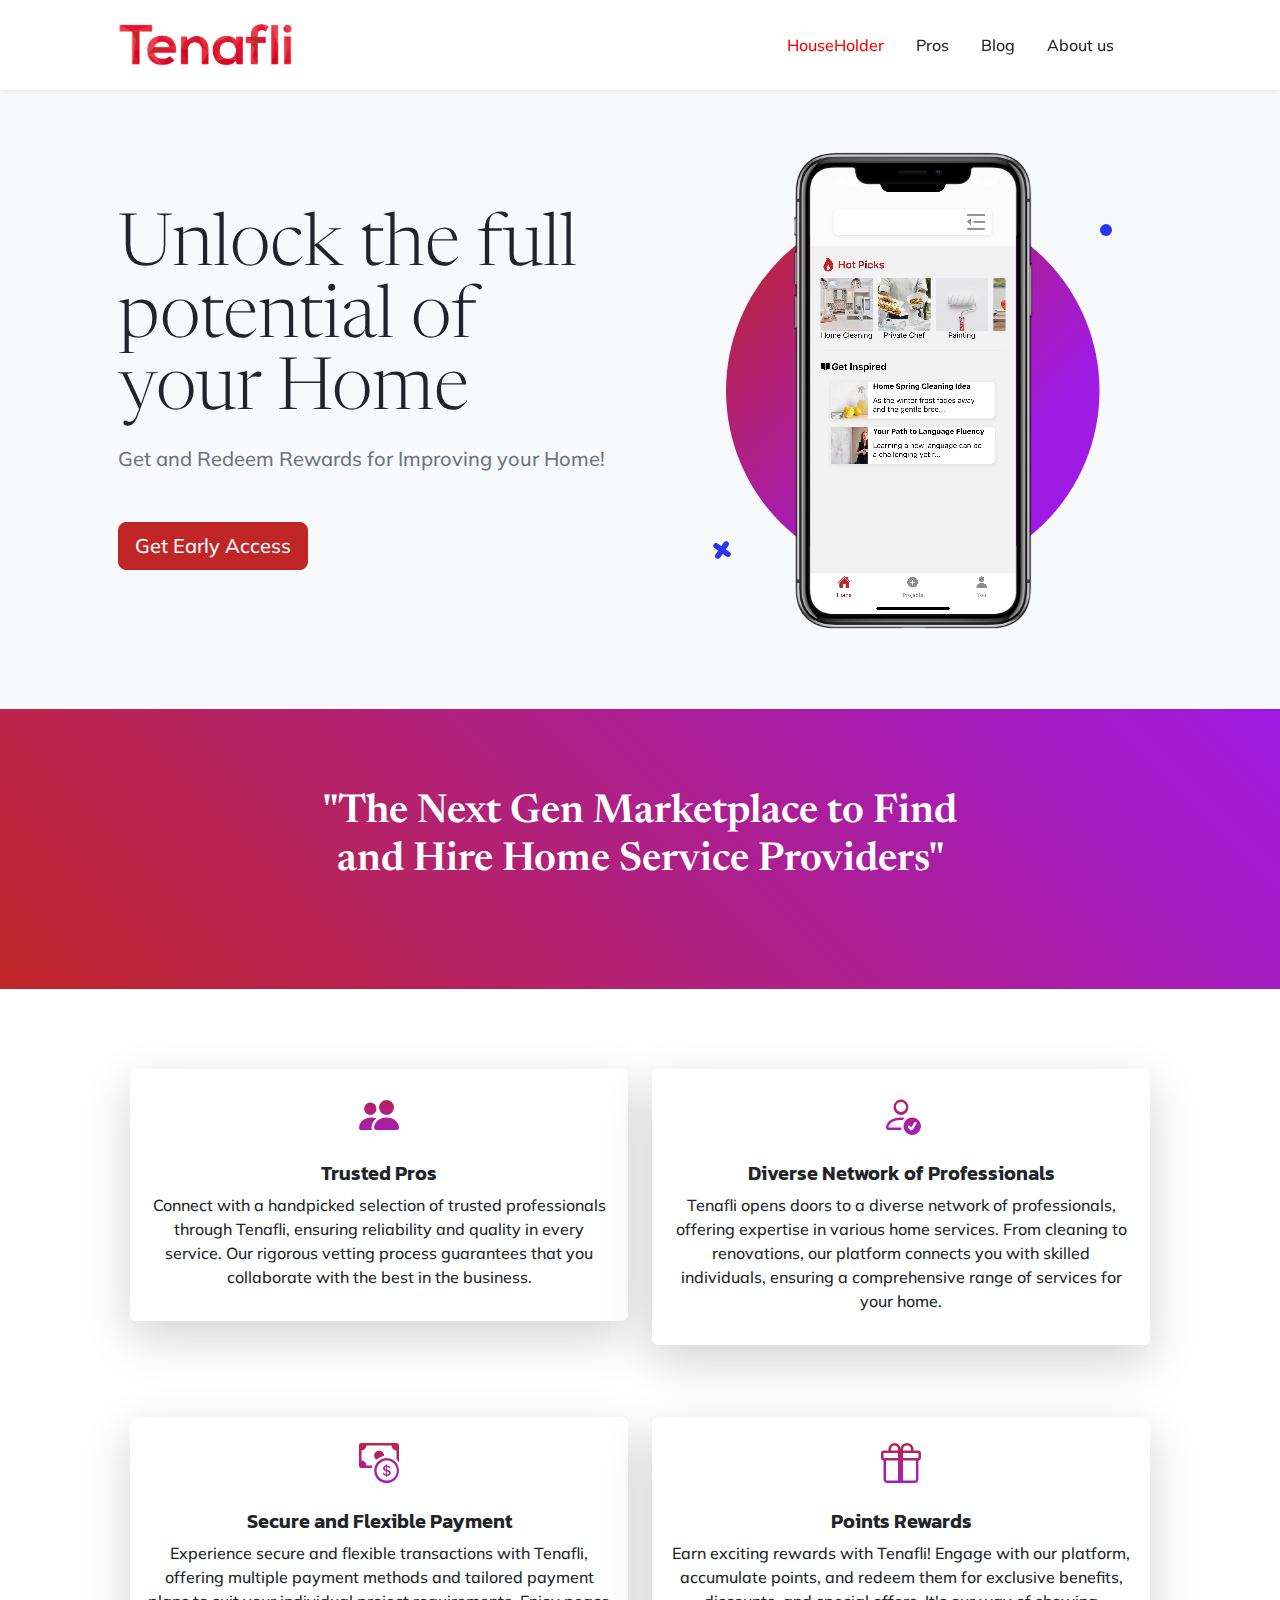
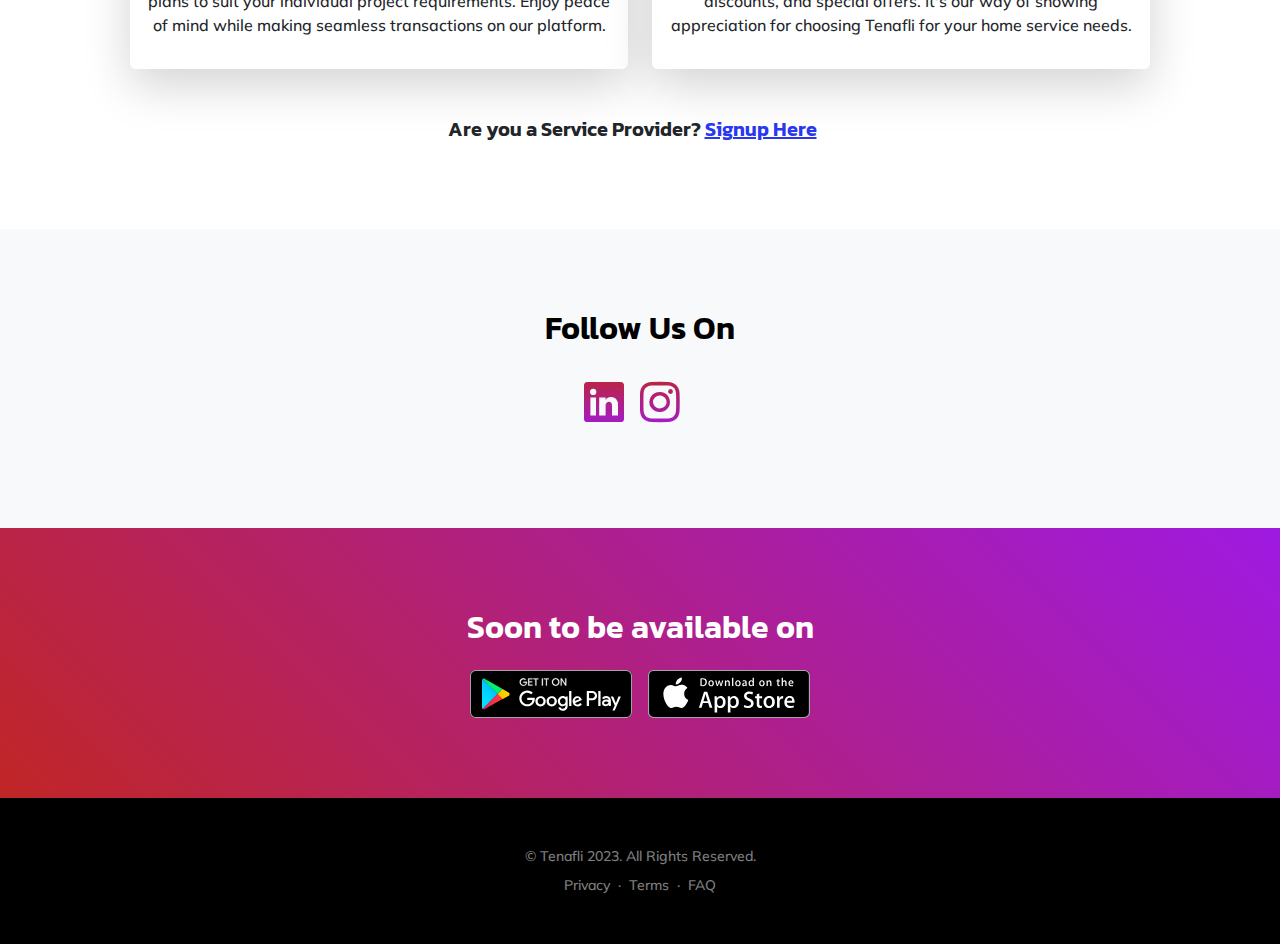
==== commit e7f616b3: "Add Rindra and I to our team section, added short description to features section for both HouseHold" ====
--- a/index.html
+++ b/index.html
@@ -1,223 +1,432 @@
 <!DOCTYPE html>
 <html lang="en">
-    <head>
-        <meta charset="utf-8" />
-        <meta name="viewport" content="width=device-width, initial-scale=1, shrink-to-fit=no" />
-        <meta name="description" content="Landing page Tenafli WaitList" />
-        <meta name="author" content="Tenafli" />
-        <!-- <meta http-equiv="refresh" content="0; URL=https://tenafli.com/">
+	<head>
+		<meta charset="utf-8" />
+		<meta
+			name="viewport"
+			content="width=device-width, initial-scale=1, shrink-to-fit=no"
+		/>
+		<meta name="description" content="Landing page Tenafli WaitList" />
+		<meta name="author" content="Tenafli" />
+		<!-- <meta http-equiv="refresh" content="0; URL=https://tenafli.com/">
         <link rel="canonical" href="https://tenafli.com/"> -->
-        <title>Tenafli - Next Gen Home Service Marketplace</title>
-        <link rel="icon" type="image/x-icon" href="assets/favicon.png" />
-        <!-- Bootstrap icons-->
-        <link rel="stylesheet" href="https://cdn.jsdelivr.net/npm/bootstrap-icons@1.10.5/font/bootstrap-icons.css">
-        <!-- Google fonts-->
-        <link rel="preconnect" href="https://fonts.gstatic.com" />
-        <link href="https://fonts.googleapis.com/css2?family=Newsreader:ital,wght@0,600;1,600&amp;display=swap" rel="stylesheet" />
-        <link href="https://fonts.googleapis.com/css2?family=Mulish:ital,wght@0,300;0,500;0,600;0,700;1,300;1,500;1,600;1,700&amp;display=swap" rel="stylesheet" />
-        <link href="https://fonts.googleapis.com/css2?family=Kanit:ital,wght@0,400;1,400&amp;display=swap" rel="stylesheet" />
-        <!-- Core theme CSS (includes Bootstrap)-->
-        <link href="css/styles.css" rel="stylesheet" />
-        <link rel="stylesheet" type="text/css" href="https://prod-waitlist-widget.s3.us-east-2.amazonaws.com/getwaitlist.min.css"/>
-        <!-- Google Tag Manager -->
-        <script>(function(w,d,s,l,i){w[l]=w[l]||[];w[l].push({'gtm.start':
-          new Date().getTime(),event:'gtm.js'});var f=d.getElementsByTagName(s)[0],
-          j=d.createElement(s),dl=l!='dataLayer'?'&l='+l:'';j.async=true;j.src=
-          'https://www.googletagmanager.com/gtm.js?id='+i+dl;f.parentNode.insertBefore(j,f);
-          })(window,document,'script','dataLayer','GTM-5M69C6J');</script>
-  <!-- End Google Tag Manager -->
-    </head>
-    <body id="page-top">
-      <!-- Google Tag Manager (noscript) -->
-      <noscript><iframe src="https://www.googletagmanager.com/ns.html?id=GTM-5M69C6J"
-        height="0" width="0" style="display:none;visibility:hidden"></iframe></noscript>
-  <!-- End Google Tag Manager (noscript) -->
-        <!-- Navigation-->
-        <nav class="navbar navbar-expand-lg navbar-light fixed-top shadow-sm" id="mainNav">
-            <div class="container px-5">
-                <a class="navbar-brand fw-bold" href="#page-top">
-                    <img class="app-badge" src="assets/img/tenafli_logo_text.png" alt="..." />
-                </a>
-                <button class="navbar-toggler" type="button" data-bs-toggle="collapse" data-bs-target="#navbarResponsive" aria-controls="navbarResponsive" aria-expanded="false" aria-label="Toggle navigation">
-                    Menu
-                    <i class="bi-list"></i>
-                </button>
-                <div class="collapse navbar-collapse" id="navbarResponsive">
-                    <ul class="navbar-nav ms-auto me-4 my-3 my-lg-0">
-                        <li class="nav-item"><a class="nav-link me-lg-3" href="#householders">HouseHolder</a></li>
-                        <li class="nav-item"><a class="nav-link me-lg-3" href="pros.html">Pros</a></li>
-                    </ul>
-                </div>
-            </div>
-        </nav>
-        <!-- Mashead header-->
-        <header class="masthead">
-            <div class="container px-5">
-                <div class="row gx-5 align-items-center">
-                    <div class="col-lg-6">
-                        <!-- Mashead text and app badges-->
-                        <div class="mb-5 mb-lg-0 text-center text-lg-start">
-                            <h1 class="display-1 lh-1 mb-3">Unlock the full potential of your Home</h1>
-                            <p class="lead fw-normal text-muted mb-5">Get and Redeem Rewards for Improving your Home!</p>
-                            <div class="d-flex flex-column flex-lg-row align-items-center">
-                                <div class="col">
-                                </div>
-                                
-                                <div class="col-md-6">
-                                    <a class="me-lg-3 mb-4 mb-lg-0 btn btn-primary btn-lg" href="#householders" >
-                                        Get Early Access
-                                    </a>
-                                </div>
-                                <div class="col">
-                                </div>
-                            </div>
-                        </div>
-                    </div>
-                    <div class="col-lg-6">
-                        <!-- Masthead device mockup feature-->
-                        <div class="masthead-device-mockup">
-                            <svg class="circle" viewBox="0 0 100 100" xmlns="http://www.w3.org/2000/svg">
-                                <defs>
-                                    <linearGradient id="circleGradient" gradientTransform="rotate(45)">
-                                        <stop class="gradient-start-color" offset="0%"></stop>
-                                        <stop class="gradient-end-color" offset="100%"></stop>
-                                    </linearGradient>
-                                </defs>
-                                <circle cx="50" cy="50" r="50"></circle></svg
-                            ><svg class="shape-1 d-none d-sm-block" viewBox="0 0 240.83 240.83" xmlns="http://www.w3.org/2000/svg">
-                                <rect x="-32.54" y="78.39" width="305.92" height="84.05" rx="42.03" transform="translate(120.42 -49.88) rotate(45)"></rect>
-                                <rect x="-32.54" y="78.39" width="305.92" height="84.05" rx="42.03" transform="translate(-49.88 120.42) rotate(-45)"></rect></svg
-                            ><svg class="shape-2 d-none d-sm-block" viewBox="0 0 100 100" xmlns="http://www.w3.org/2000/svg"><circle cx="50" cy="50" r="50"></circle></svg>
-                            <div class="device-wrapper">
-                                <div class="device" data-device="iPhoneX" data-orientation="portrait" data-color="black">
-                                    <div class="screen bg-black">
-                                        <video muted="muted" autoplay="" loop="" style="max-width: 100%; height: 100%"><source src="assets/img/tenafli_app.mp4" type="video/mp4" /></video>
-                                    </div>
-                                </div>
-                            </div>
-                        </div>
-                    </div>
-                </div>
-            </div>
-        </header>
-        <!-- Quote/testimonial aside-->
-        <aside class="text-center bg-gradient-primary-to-secondary">
-            <div class="container px-5">
-                <div class="row gx-5 justify-content-center">
-                    <div class="col-xl-8">
-                        <div class="h2 fs-1 text-white mb-4">"The Next Gen Marketplace to Find and Hire Home Service Providers"</div>
-                    </div>
-                </div>
-            </div>
-        </aside>
-        <!-- App features section-->
-        <section id="householders">
-            <div class="container px-5 ">
-                <div class="container-fluid px-5">
-                    <div class="row gx-5">
-                        <div class="col-md-4 mb-5">
-                            <!-- Feature item-->
-                            <div class="text-center">
-                                <i class="bi-person-check icon-feature text-gradient d-block mb-3"></i>
-                                <h5 class="font-alt">Trusted Pros</h5>
-                            </div>
-                        </div>
-                        <div class="col-md-4 mb-5">
-                            <!-- Feature item-->
-                            <div class="text-center">
-                                <i class="bi-cash-coin icon-feature text-gradient d-block mb-3"></i>
-                                <h5 class="font-alt">Flexible Payment</h5>
-                                <!-- <p class="text-muted mb-0">Put an image, video, animation, or anything else in the screen!</p> -->
-                            </div>
-                        </div>
-                        <div class="col-md-4 mb-5 mb-md-0">
-                            <!-- Feature item-->
-                            <div class="text-center">
-                                <i class="bi-gift icon-feature text-gradient d-block mb-3"></i>
-                                <h5 class="font-alt">Points Rewards</h5>
-                            </div>
-                        </div>
-                    </div>
-                    <div class="row">
-                        <div class="col mb-md-0">
-                            <!-- Feature item-->
-                            <div class="text-center">
-                            </div>
-                        </div>
+		<title>Tenafli - Next Gen Home Service Marketplace</title>
+		<link rel="icon" type="image/x-icon" href="assets/favicon.png" />
+		<!-- Bootstrap icons-->
+		<link
+			rel="stylesheet"
+			href="https://cdn.jsdelivr.net/npm/bootstrap-icons@1.10.5/font/bootstrap-icons.css"
+		/>
+		<!-- Google fonts-->
+		<link rel="preconnect" href="https://fonts.gstatic.com" />
+		<link
+			href="https://fonts.googleapis.com/css2?family=Newsreader:ital,wght@0,600;1,600&amp;display=swap"
+			rel="stylesheet"
+		/>
+		<link
+			href="https://fonts.googleapis.com/css2?family=Mulish:ital,wght@0,300;0,500;0,600;0,700;1,300;1,500;1,600;1,700&amp;display=swap"
+			rel="stylesheet"
+		/>
+		<link
+			href="https://fonts.googleapis.com/css2?family=Kanit:ital,wght@0,400;1,400&amp;display=swap"
+			rel="stylesheet"
+		/>
+		<!-- Core theme CSS (includes Bootstrap)-->
+		<link href="css/styles.css" rel="stylesheet" />
+		<!-- Style for header -->
+		<link href="css/header.css" rel="stylesheet" />
+		<link
+			rel="stylesheet"
+			type="text/css"
+			href="https://prod-waitlist-widget.s3.us-east-2.amazonaws.com/getwaitlist.min.css"
+		/>
+		<!-- Google Tag Manager -->
+		<script>
+			(function (w, d, s, l, i) {
+				w[l] = w[l] || [];
+				w[l].push({ "gtm.start": new Date().getTime(), event: "gtm.js" });
+				var f = d.getElementsByTagName(s)[0],
+					j = d.createElement(s),
+					dl = l != "dataLayer" ? "&l=" + l : "";
+				j.async = true;
+				j.src = "https://www.googletagmanager.com/gtm.js?id=" + i + dl;
+				f.parentNode.insertBefore(j, f);
+			})(window, document, "script", "dataLayer", "GTM-5M69C6J");
+		</script>
+		<!-- End Google Tag Manager -->
+	</head>
+	<body id="page-top">
+		<!-- Google Tag Manager (noscript) -->
+		<noscript
+			><iframe
+				src="https://www.googletagmanager.com/ns.html?id=GTM-5M69C6J"
+				height="0"
+				width="0"
+				style="display: none; visibility: hidden"
+			></iframe
+		></noscript>
+		<!-- End Google Tag Manager (noscript) -->
+		<!-- Navigation-->
+		<nav
+			class="navbar navbar-expand-lg navbar-light fixed-top shadow-sm"
+			id="mainNav"
+		>
+			<div class="container px-5">
+				<a class="navbar-brand fw-bold" href="#page-top">
+					<img
+						class="app-badge"
+						src="assets/img/tenafli_logo_text.png"
+						alt="..."
+					/>
+				</a>
+				<button
+					class="navbar-toggler"
+					type="button"
+					data-bs-toggle="collapse"
+					data-bs-target="#navbarResponsive"
+					aria-controls="navbarResponsive"
+					aria-expanded="false"
+					aria-label="Toggle navigation"
+				>
+					Menu
+					<i class="bi-list"></i>
+				</button>
+				<div class="collapse navbar-collapse" id="navbarResponsive">
+					<ul class="navbar-nav ms-auto me-4 my-3 my-lg-0">
+						<li class="nav-item">
+							<a
+								class="nav-link me-lg-3 navbar-brand-active"
+								href="#householders"
+								>HouseHolder</a
+							>
+						</li>
+						<li class="nav-item">
+							<a class="nav-link me-lg-3" href="pros.html">Pros</a>
+						</li>
+						<li class="nav-item">
+							<a class="nav-link me-lg-3" href="blog.html">Blog</a>
+						</li>
+						<li class="nav-item">
+							<a class="nav-link me-lg-3" href="about.html">About us</a>
+						</li>
+					</ul>
+				</div>
+			</div>
+		</nav>
+		<!-- Mashead header-->
+		<header class="masthead">
+			<div class="container px-5">
+				<div class="row gx-5 align-items-center">
+					<div class="col-lg-6">
+						<!-- Mashead text and app badges-->
+						<div class="mb-5 mb-lg-0 text-center text-lg-start">
+							<h1 class="display-2 lh-1 mb-3">
+								Unlock the full potential of your Home
+							</h1>
+							<p class="lead fw-normal text-muted mb-5">
+								Get and Redeem Rewards for Improving your Home!
+							</p>
+							<div
+								class="d-flex flex-column flex-lg-row align-items-center align-items-lg-start"
+							>
+								<div class="col-md-6 col-lg-8">
+									<a
+										class="me-lg-3 mb-4 mb-lg-0 btn btn-primary btn-lg"
+										href="#householders"
+									>
+										Get Early Access
+									</a>
+								</div>
+							</div>
+						</div>
+					</div>
+					<div class="col-lg-6">
+						<!-- Masthead device mockup feature-->
+						<div class="masthead-device-mockup">
+							<svg
+								class="circle"
+								viewBox="0 0 100 100"
+								xmlns="http://www.w3.org/2000/svg"
+							>
+								<defs>
+									<linearGradient
+										id="circleGradient"
+										gradientTransform="rotate(45)"
+									>
+										<stop
+											class="gradient-start-color"
+											offset="0%"
+										></stop>
+										<stop
+											class="gradient-end-color"
+											offset="100%"
+										></stop>
+									</linearGradient>
+								</defs>
+								<circle cx="50" cy="50" r="50"></circle>
+							</svg>
+							<svg
+								class="shape-1 d-none d-sm-block"
+								viewBox="0 0 240.83 240.83"
+								xmlns="http://www.w3.org/2000/svg"
+							>
+								<rect
+									x="-32.54"
+									y="78.39"
+									width="305.92"
+									height="84.05"
+									rx="42.03"
+									transform="translate(120.42 -49.88) rotate(45)"
+								></rect>
+								<rect
+									x="-32.54"
+									y="78.39"
+									width="305.92"
+									height="84.05"
+									rx="42.03"
+									transform="translate(-49.88 120.42) rotate(-45)"
+								></rect>
+							</svg>
+							<svg
+								class="shape-2 d-none d-sm-block"
+								viewBox="0 0 100 100"
+								xmlns="http://www.w3.org/2000/svg"
+							>
+								<circle cx="50" cy="50" r="50"></circle>
+							</svg>
+							<div class="device-wrapper">
+								<div
+									class="device"
+									data-device="iPhoneX"
+									data-orientation="portrait"
+									data-color="black"
+								>
+									<div class="screen bg-black">
+										<video
+											muted="muted"
+											autoplay=""
+											loop=""
+											style="max-width: 100%; height: 100%"
+										>
+											<source
+												src="assets/img/tenafli_app.mp4"
+												type="video/mp4"
+											/>
+										</video>
+									</div>
+								</div>
+							</div>
+						</div>
+					</div>
+				</div>
+			</div>
+		</header>
+		<!-- Quote/testimonial aside-->
+		<aside class="text-center bg-gradient-primary-to-secondary">
+			<div class="container px-5">
+				<div class="row gx-5 justify-content-center">
+					<div class="col-xl-8">
+						<div class="h2 fs-1 text-white mb-4">
+							"The Next Gen Marketplace to Find and Hire Home Service
+							Providers"
+						</div>
+					</div>
+				</div>
+			</div>
+		</aside>
+		<!-- App features section-->
+		<section id="householders">
+			<div class="container px-5">
+				<div class="container-fluid">
+					<div class="row row-cols-1 row-cols-md-2 g-4">
+						<div class="col">
+							<div class="shadow-lg p-3 mb-5 bg-white rounded">
+								<!-- Feature item-->
+								<div class="text-center">
+									<i
+										class="bi-people-fill icon-feature text-gradient d-block mb-3"
+									></i>
+									<h5 class="font-alt">Trusted Pros</h5>
+									<p>
+										Connect with a handpicked selection of trusted
+										professionals through Tenafli, ensuring
+										reliability and quality in every service. Our
+										rigorous vetting process guarantees that you
+										collaborate with the best in the business.
+									</p>
+									<!-- <p class="text-muted mb-0">Put an image, video, animation, or anything else in the screen!</p> -->
+								</div>
+							</div>
+						</div>
+						<div class="col">
+							<div class="shadow-lg p-3 mb-5 bg-white rounded">
+								<!-- Feature item-->
+								<div class="text-center">
+									<i
+										class="bi-person-check icon-feature text-gradient d-block mb-3"
+									></i>
+									<h5 class="font-alt">
+										Diverse Network of Professionals
+									</h5>
+									<p>
+										Tenafli opens doors to a diverse network of
+										professionals, offering expertise in various home
+										services. From cleaning to renovations, our
+										platform connects you with skilled individuals,
+										ensuring a comprehensive range of services for
+										your home.
+									</p>
+								</div>
+							</div>
+						</div>
+						<div>
+							<div class="shadow-lg p-3 mb-5 bg-white rounded">
+								<!-- Feature item-->
+								<div class="text-center">
+									<i
+										class="bi-cash-coin icon-feature text-gradient d-block mb-3"
+									></i>
+									<h5 class="font-alt">Secure and Flexible Payment</h5>
+									<p>
+										Experience secure and flexible transactions with
+										Tenafli, offering multiple payment methods and
+										tailored payment plans to suit your individual
+										project requirements. Enjoy peace of mind while
+										making seamless transactions on our platform.
+									</p>
+								</div>
+							</div>
+						</div>
+						<div class="col">
+							<div class="shadow-lg p-3 mb-5 bg-white rounded">
+								<!-- Feature item-->
+								<div class="text-center">
+									<i
+										class="bi-gift icon-feature text-gradient d-block mb-3"
+									></i>
+									<h5 class="font-alt">Points Rewards</h5>
+									<p>
+										Earn exciting rewards with Tenafli! Engage with
+										our platform, accumulate points, and redeem them
+										for exclusive benefits, discounts, and special
+										offers. It's our way of showing appreciation for
+										choosing Tenafli for your home service needs.
+									</p>
+								</div>
+							</div>
+						</div>
+					</div>
+				</div>
+				<div class="row gx-5 justify-content-center">
+					<!-- <div class="col"></div> -->
+					<div class="col-xl-6">
+						<div id="getWaitlistContainer" data-waitlist_id="8314"></div>
+					</div>
+					<!-- <div class="col"></div> -->
+				</div>
+				<div class="row gx-5 justify-content-center">
+					<div class="col"></div>
+					<div class="col-xl-6">
+						<div class="text-center">
+							<h5 class="font-alt">
+								Are you a Service Provider?
+								<a class="me-lg-3" href="pros.html">Signup Here</a>
+							</h5>
+						</div>
+					</div>
+					<div class="col"></div>
+				</div>
+			</div>
+		</section>
+		<!-- Basic features section-->
+		<section class="bg-light">
+			<div class="container px-5">
+				<h2 class="text-center text-black font-alt mb-4">Follow Us On</h2>
+				<div
+					class="d-flex flex-column flex-lg-row align-items-center justify-content-center"
+				>
+					<a
+						class="me-lg-3 mb-4 mb-lg-0"
+						target="_blank"
+						href="https://www.linkedin.com/company/tenafli/"
+					>
+						<!-- <img class="app-badge" src="assets/img/google-play-badge.svg" alt="..." /> -->
+						<i
+							class="bi-linkedin icon-feature text-gradient d-block mb-3"
+						></i>
+					</a>
+					<a
+						class="me-lg-3 mb-4 mb-lg-0"
+						target="_blank"
+						href="https://www.instagram.com/tenafli.app/"
+					>
+						<i
+							class="bi-instagram icon-feature text-gradient d-block mb-3"
+						></i>
+					</a>
+				</div>
+			</div>
+		</section>
+		<!-- App badge section-->
+		<section class="bg-gradient-primary-to-secondary" id="download">
+			<div class="container px-5">
+				<h2 class="text-center text-white font-alt mb-4">
+					Soon to be available on
+				</h2>
+				<div
+					class="d-flex flex-column flex-lg-row align-items-center justify-content-center"
+				>
+					<a class="me-lg-3 mb-4 mb-lg-0" href="#!"
+						><img
+							class="app-badge"
+							src="assets/img/google-play-badge.svg"
+							alt="..."
+					/></a>
+					<a href="#!"
+						><img
+							class="app-badge"
+							src="assets/img/app-store-badge.svg"
+							alt="..."
+					/></a>
+				</div>
+			</div>
+		</section>
+		<!-- Footer-->
+		<footer class="bg-black text-center py-5">
+			<div class="container px-5">
+				<div class="text-white-50 small">
+					<div class="mb-2">&copy; Tenafli 2023. All Rights Reserved.</div>
+					<a href="#!">Privacy</a>
+					<span class="mx-1">&middot;</span>
+					<a href="#!">Terms</a>
+					<span class="mx-1">&middot;</span>
+					<a href="#!">FAQ</a>
+				</div>
+			</div>
+		</footer>
+		<!-- Bootstrap core JS-->
+		<script src="https://cdn.jsdelivr.net/npm/bootstrap@5.2.3/dist/js/bootstrap.bundle.min.js"></script>
+		<!-- Core theme JS-->
+		<script src="js/scripts.js"></script>
+		<!-- * * * * * * * * * * * * * * * * * * * * * * * * * * * * * * * * * * * * * * * *-->
+		<!-- * *                               SB Forms JS                               * *-->
+		<!-- * * Activate your form at https://startbootstrap.com/solution/contact-forms * *-->
+		<!-- * * * * * * * * * * * * * * * * * * * * * * * * * * * * * * * * * * * * * * * *-->
+		<script src="https://cdn.startbootstrap.com/sb-forms-latest.js"></script>
+		<script src="https://prod-waitlist-widget.s3.us-east-2.amazonaws.com/getwaitlist.min.js"></script>
+		<!-- Google tag (gtag.js) -->
+		<script
+			async
+			src="https://www.googletagmanager.com/gtag/js?id=G-HQ5DF4YYZF"
+		></script>
+		<script>
+			window.dataLayer = window.dataLayer || [];
+			function gtag() {
+				dataLayer.push(arguments);
+			}
+			gtag("js", new Date());
 
-                        <div class="col mb-md-0">
-                            <!-- Feature item-->
-                            <div class="text-center">
-                            </div>
-                        </div>
-                    </div>
-                </div>
-                <div class="row gx-5 justify-content-center">
-                    <!-- <div class="col"></div> -->
-                    <div class="col-xl-6">
-                        <div id="getWaitlistContainer" data-waitlist_id="8314"></div>
-                    </div>
-                    <!-- <div class="col"></div> -->
-                </div>
-
-            </div>
-        </section>
-        <!-- Basic features section-->
-        <section class="bg-light">
-            <div class="container px-5">
-                <h2 class="text-center text-black font-alt mb-4">Follow Us On</h2>
-                <div class="d-flex flex-column flex-lg-row align-items-center justify-content-center">
-                    <a class="me-lg-3 mb-4 mb-lg-0" href="https://www.linkedin.com/company/tenafli/">
-                      <!-- <img class="app-badge" src="assets/img/google-play-badge.svg" alt="..." /> -->
-                      <i class="bi-linkedin icon-feature text-gradient d-block mb-3"></i>
-                    </a>
-                    <a class="me-lg-3 mb-4 mb-lg-0" href="https://www.instagram.com/tenafli.app/">
-                      <i class="bi-instagram icon-feature text-gradient d-block mb-3"></i>
-                    </a>
-                </div>
-            </div>
-        </section>
-        <!-- App badge section-->
-        <section class="bg-gradient-primary-to-secondary" id="download">
-            <div class="container px-5">
-                <h2 class="text-center text-white font-alt mb-4">Soon to be available on</h2>
-                <div class="d-flex flex-column flex-lg-row align-items-center justify-content-center">
-                    <a class="me-lg-3 mb-4 mb-lg-0" href="#!"><img class="app-badge" src="assets/img/google-play-badge.svg" alt="..." /></a>
-                    <a href="#!"><img class="app-badge" src="assets/img/app-store-badge.svg" alt="..." /></a>
-                </div>
-            </div>
-        </section>
-        <!-- Footer-->
-        <footer class="bg-black text-center py-5">
-            <div class="container px-5">
-                <div class="text-white-50 small">
-                    <div class="mb-2">&copy; Tenafli 2023. All Rights Reserved.</div>
-                    <a href="#!">Privacy</a>
-                    <span class="mx-1">&middot;</span>
-                    <a href="#!">Terms</a>
-                    <span class="mx-1">&middot;</span>
-                    <a href="#!">FAQ</a>
-                </div>
-            </div>
-        </footer>
-        <!-- Bootstrap core JS-->
-        <script src="https://cdn.jsdelivr.net/npm/bootstrap@5.2.3/dist/js/bootstrap.bundle.min.js"></script>
-        <!-- Core theme JS-->
-        <script src="js/scripts.js"></script>
-        <!-- * * * * * * * * * * * * * * * * * * * * * * * * * * * * * * * * * * * * * * * *-->
-        <!-- * *                               SB Forms JS                               * *-->
-        <!-- * * Activate your form at https://startbootstrap.com/solution/contact-forms * *-->
-        <!-- * * * * * * * * * * * * * * * * * * * * * * * * * * * * * * * * * * * * * * * *-->
-        <script src="https://cdn.startbootstrap.com/sb-forms-latest.js"></script>
-        <script src="https://prod-waitlist-widget.s3.us-east-2.amazonaws.com/getwaitlist.min.js"></script>
-        <!-- Google tag (gtag.js) -->
-        <script async src="https://www.googletagmanager.com/gtag/js?id=G-HQ5DF4YYZF"></script>
-        <script>
-          window.dataLayer = window.dataLayer || [];
-          function gtag(){dataLayer.push(arguments);}
-          gtag('js', new Date());
-
-          gtag('config', 'G-HQ5DF4YYZF');
-        </script>
-    </body>
+			gtag("config", "G-HQ5DF4YYZF");
+		</script>
+	</body>
 </html>
--- a/css/header.css
+++ b/css/header.css
@@ -0,0 +1,4 @@
+
+.navbar .navbar-brand-active {
+  color: red !important;
+}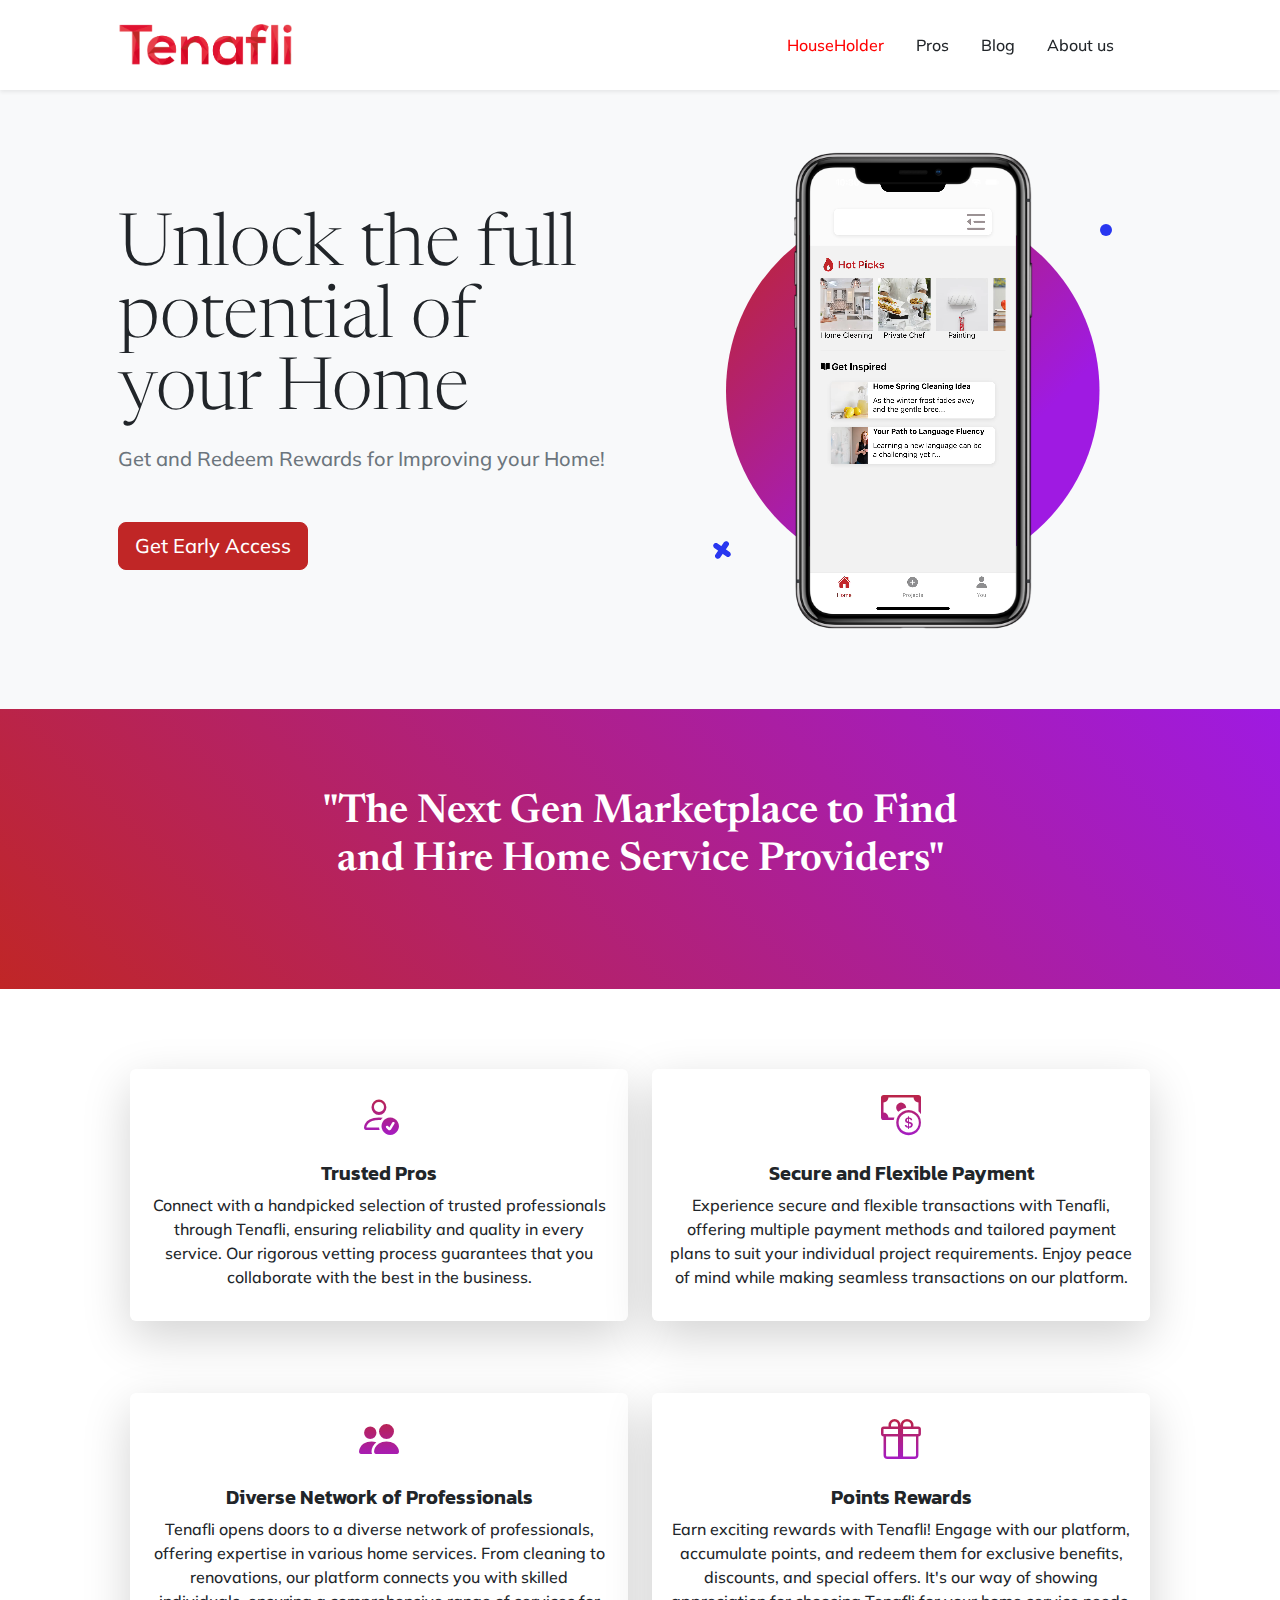
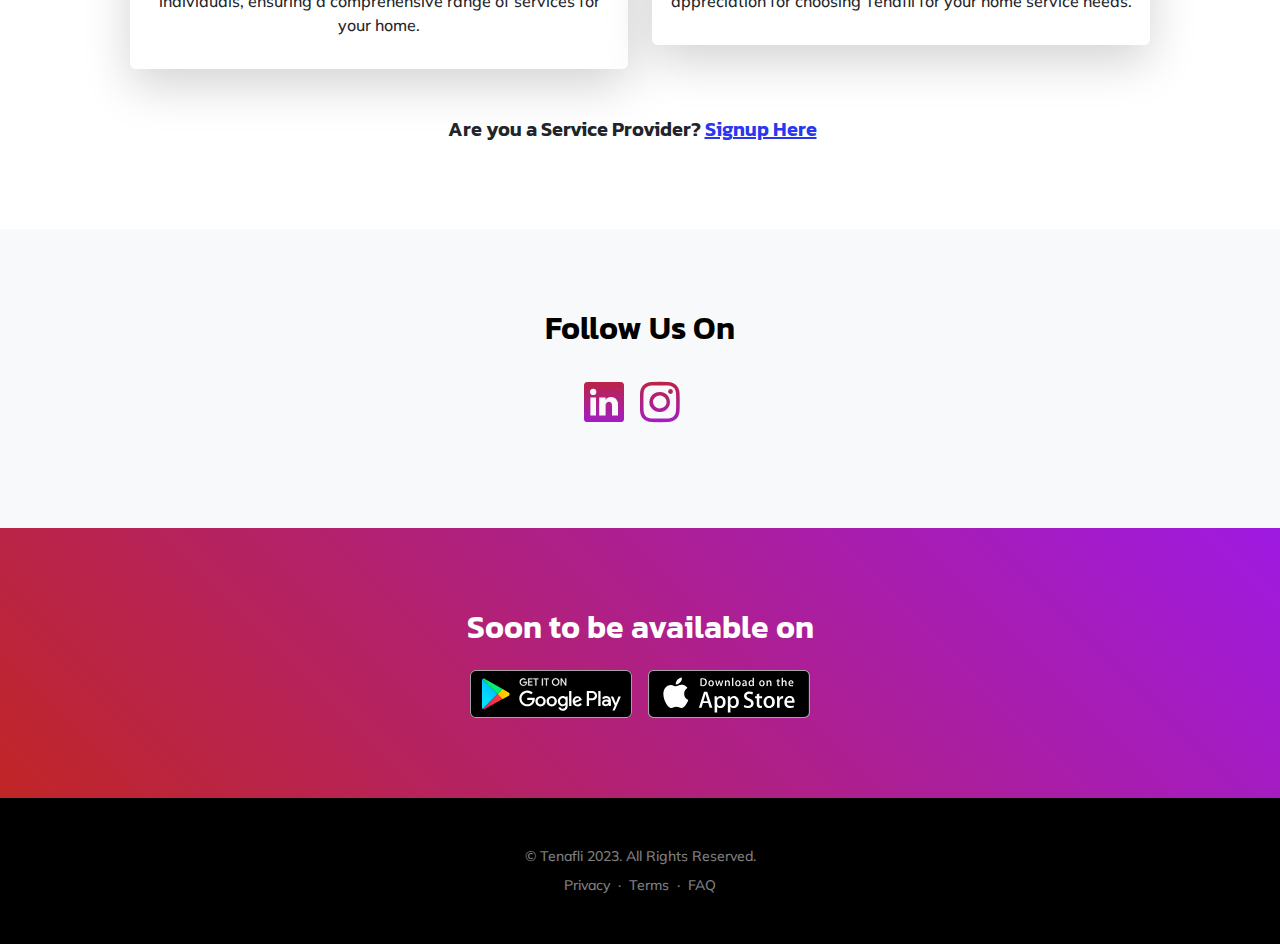
==== commit 9f13756c: "Merge pull request #6 from Tenafli/seo_implementation" ====
--- a/index.html
+++ b/index.html
@@ -244,7 +244,7 @@
 								<!-- Feature item-->
 								<div class="text-center">
 									<i
-										class="bi-people-fill icon-feature text-gradient d-block mb-3"
+										class="bi-person-check icon-feature text-gradient d-block mb-3"
 									></i>
 									<h5 class="font-alt">Trusted Pros</h5>
 									<p>
@@ -259,27 +259,6 @@
 							</div>
 						</div>
 						<div class="col">
-							<div class="shadow-lg p-3 mb-5 bg-white rounded">
-								<!-- Feature item-->
-								<div class="text-center">
-									<i
-										class="bi-person-check icon-feature text-gradient d-block mb-3"
-									></i>
-									<h5 class="font-alt">
-										Diverse Network of Professionals
-									</h5>
-									<p>
-										Tenafli opens doors to a diverse network of
-										professionals, offering expertise in various home
-										services. From cleaning to renovations, our
-										platform connects you with skilled individuals,
-										ensuring a comprehensive range of services for
-										your home.
-									</p>
-								</div>
-							</div>
-						</div>
-						<div>
 							<div class="shadow-lg p-3 mb-5 bg-white rounded">
 								<!-- Feature item-->
 								<div class="text-center">
@@ -293,6 +272,27 @@
 										tailored payment plans to suit your individual
 										project requirements. Enjoy peace of mind while
 										making seamless transactions on our platform.
+									</p>
+								</div>
+							</div>
+						</div>
+						<div class="col">
+							<div class="shadow-lg p-3 mb-5 bg-white rounded">
+								<!-- Feature item-->
+								<div class="text-center">
+									<i
+										class="bi-people-fill icon-feature text-gradient d-block mb-3"
+									></i>
+									<h5 class="font-alt">
+										Diverse Network of Professionals
+									</h5>
+									<p>
+										Tenafli opens doors to a diverse network of
+										professionals, offering expertise in various home
+										services. From cleaning to renovations, our
+										platform connects you with skilled individuals,
+										ensuring a comprehensive range of services for
+										your home.
 									</p>
 								</div>
 							</div>
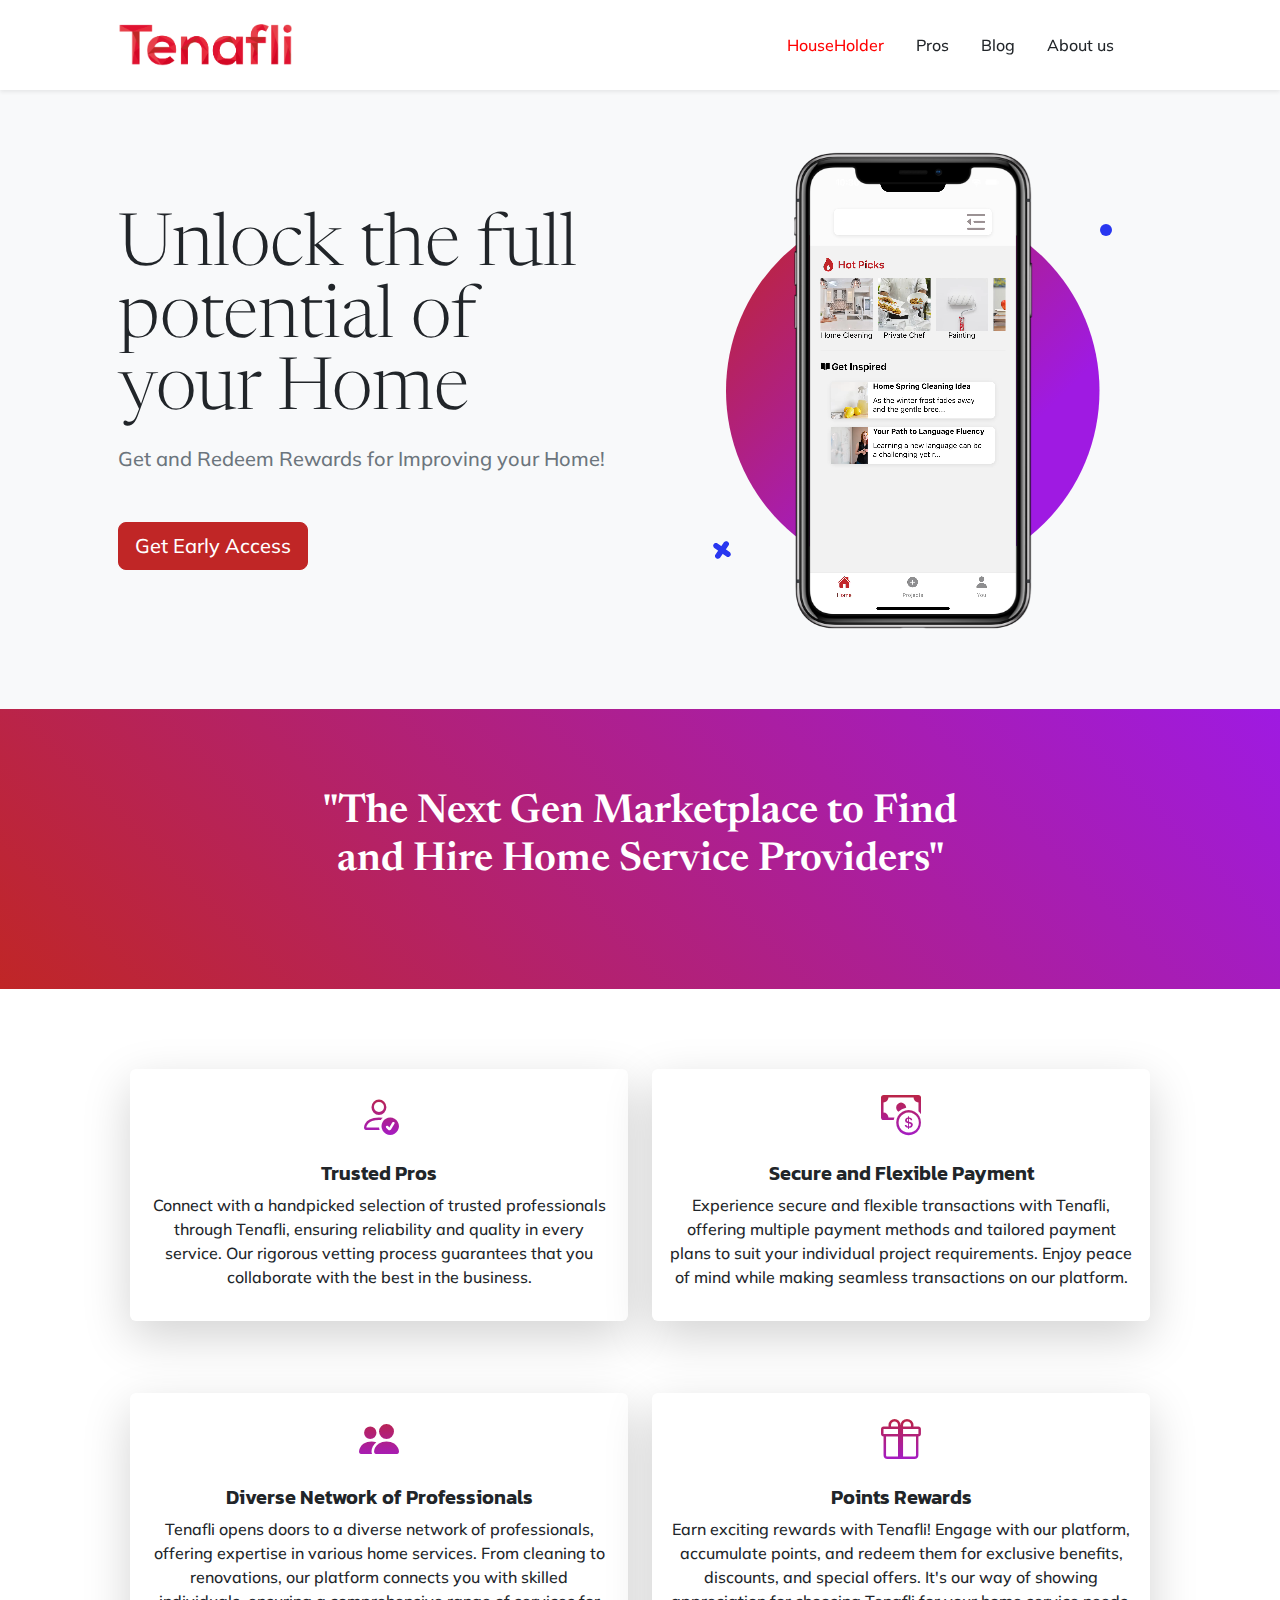
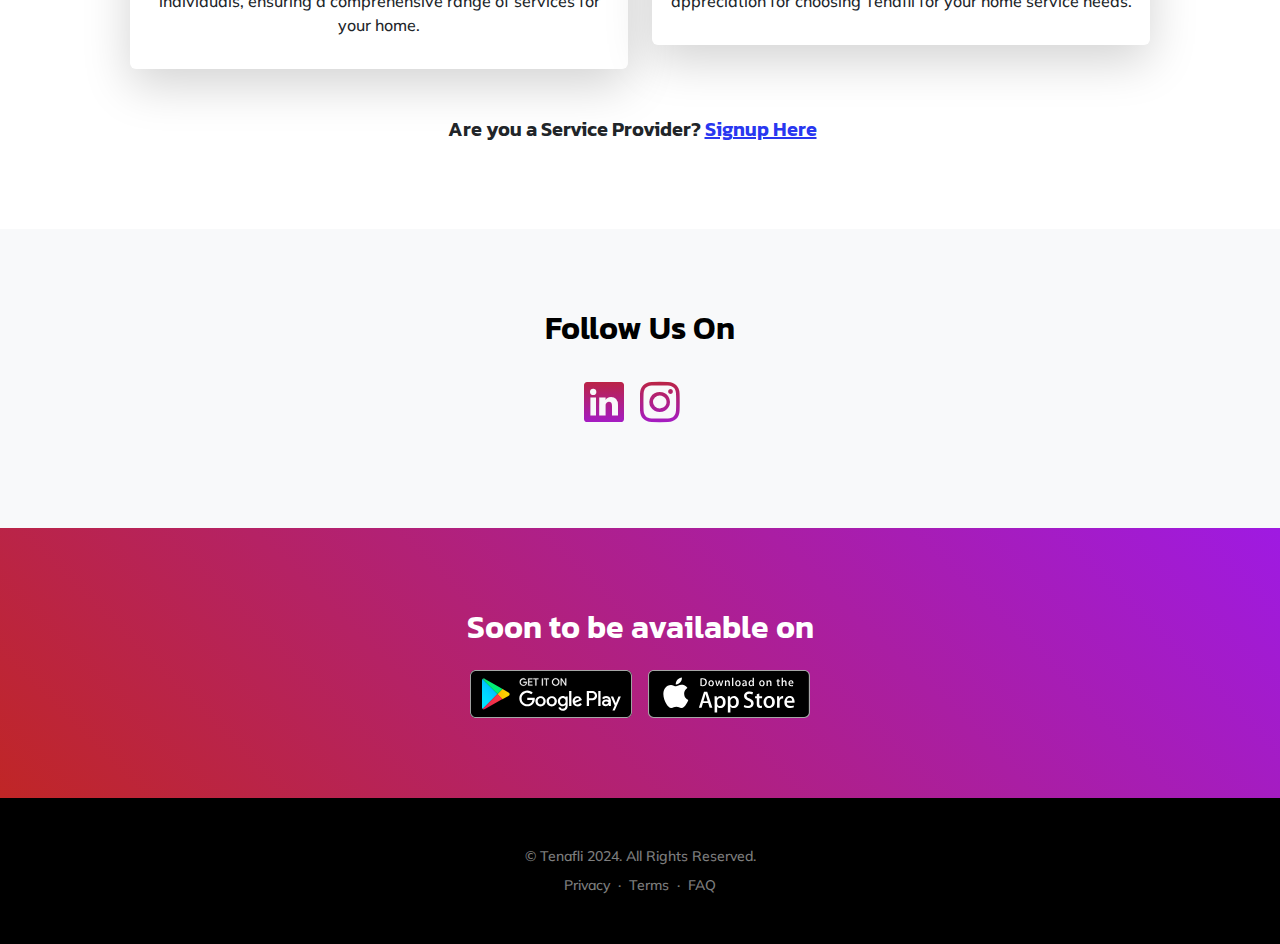
==== commit b2148044: "Merge pull request #8 from Tenafli/policy" ====
--- a/index.html
+++ b/index.html
@@ -11,7 +11,7 @@
 		<!-- <meta http-equiv="refresh" content="0; URL=https://tenafli.com/">
         <link rel="canonical" href="https://tenafli.com/"> -->
 		<title>Tenafli - Next Gen Home Service Marketplace</title>
-		<link rel="icon" type="image/x-icon" href="assets/favicon.png" />
+		<link rel="icon" type="image/x-icon" href="assets/tenafli_icon.png" />
 		<!-- Bootstrap icons-->
 		<link
 			rel="stylesheet"
@@ -395,8 +395,8 @@
 		<footer class="bg-black text-center py-5">
 			<div class="container px-5">
 				<div class="text-white-50 small">
-					<div class="mb-2">&copy; Tenafli 2023. All Rights Reserved.</div>
-					<a href="#!">Privacy</a>
+					<div class="mb-2">&copy; Tenafli 2024. All Rights Reserved.</div>
+					<a href="privacy_policy.html">Privacy</a>
 					<span class="mx-1">&middot;</span>
 					<a href="#!">Terms</a>
 					<span class="mx-1">&middot;</span>
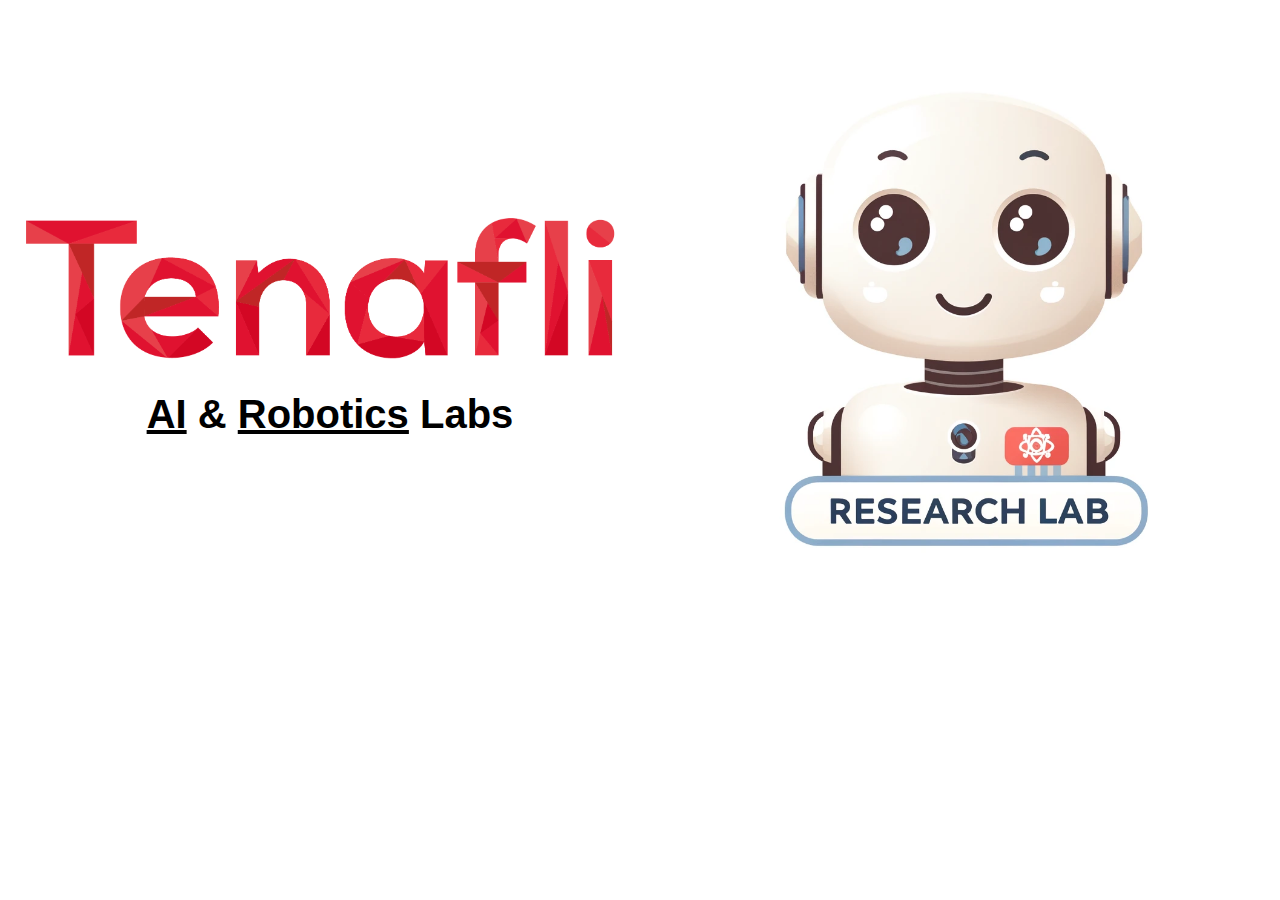
==== commit 4f82aae7: "Repurpose to AI and Robotics landing page" ====
--- a/index.html
+++ b/index.html
@@ -1,432 +1,68 @@
 <!DOCTYPE html>
 <html lang="en">
-	<head>
-		<meta charset="utf-8" />
-		<meta
-			name="viewport"
-			content="width=device-width, initial-scale=1, shrink-to-fit=no"
-		/>
-		<meta name="description" content="Landing page Tenafli WaitList" />
-		<meta name="author" content="Tenafli" />
-		<!-- <meta http-equiv="refresh" content="0; URL=https://tenafli.com/">
-        <link rel="canonical" href="https://tenafli.com/"> -->
-		<title>Tenafli - Next Gen Home Service Marketplace</title>
-		<link rel="icon" type="image/x-icon" href="assets/tenafli_icon.png" />
-		<!-- Bootstrap icons-->
-		<link
-			rel="stylesheet"
-			href="https://cdn.jsdelivr.net/npm/bootstrap-icons@1.10.5/font/bootstrap-icons.css"
-		/>
-		<!-- Google fonts-->
-		<link rel="preconnect" href="https://fonts.gstatic.com" />
-		<link
-			href="https://fonts.googleapis.com/css2?family=Newsreader:ital,wght@0,600;1,600&amp;display=swap"
-			rel="stylesheet"
-		/>
-		<link
-			href="https://fonts.googleapis.com/css2?family=Mulish:ital,wght@0,300;0,500;0,600;0,700;1,300;1,500;1,600;1,700&amp;display=swap"
-			rel="stylesheet"
-		/>
-		<link
-			href="https://fonts.googleapis.com/css2?family=Kanit:ital,wght@0,400;1,400&amp;display=swap"
-			rel="stylesheet"
-		/>
-		<!-- Core theme CSS (includes Bootstrap)-->
-		<link href="css/styles.css" rel="stylesheet" />
-		<!-- Style for header -->
-		<link href="css/header.css" rel="stylesheet" />
-		<link
-			rel="stylesheet"
-			type="text/css"
-			href="https://prod-waitlist-widget.s3.us-east-2.amazonaws.com/getwaitlist.min.css"
-		/>
-		<!-- Google Tag Manager -->
-		<script>
-			(function (w, d, s, l, i) {
-				w[l] = w[l] || [];
-				w[l].push({ "gtm.start": new Date().getTime(), event: "gtm.js" });
-				var f = d.getElementsByTagName(s)[0],
-					j = d.createElement(s),
-					dl = l != "dataLayer" ? "&l=" + l : "";
-				j.async = true;
-				j.src = "https://www.googletagmanager.com/gtm.js?id=" + i + dl;
-				f.parentNode.insertBefore(j, f);
-			})(window, document, "script", "dataLayer", "GTM-5M69C6J");
-		</script>
-		<!-- End Google Tag Manager -->
-	</head>
-	<body id="page-top">
-		<!-- Google Tag Manager (noscript) -->
-		<noscript
-			><iframe
-				src="https://www.googletagmanager.com/ns.html?id=GTM-5M69C6J"
-				height="0"
-				width="0"
-				style="display: none; visibility: hidden"
-			></iframe
-		></noscript>
-		<!-- End Google Tag Manager (noscript) -->
-		<!-- Navigation-->
-		<nav
-			class="navbar navbar-expand-lg navbar-light fixed-top shadow-sm"
-			id="mainNav"
-		>
-			<div class="container px-5">
-				<a class="navbar-brand fw-bold" href="#page-top">
-					<img
-						class="app-badge"
-						src="assets/img/tenafli_logo_text.png"
-						alt="..."
-					/>
-				</a>
-				<button
-					class="navbar-toggler"
-					type="button"
-					data-bs-toggle="collapse"
-					data-bs-target="#navbarResponsive"
-					aria-controls="navbarResponsive"
-					aria-expanded="false"
-					aria-label="Toggle navigation"
-				>
-					Menu
-					<i class="bi-list"></i>
-				</button>
-				<div class="collapse navbar-collapse" id="navbarResponsive">
-					<ul class="navbar-nav ms-auto me-4 my-3 my-lg-0">
-						<li class="nav-item">
-							<a
-								class="nav-link me-lg-3 navbar-brand-active"
-								href="#householders"
-								>HouseHolder</a
-							>
-						</li>
-						<li class="nav-item">
-							<a class="nav-link me-lg-3" href="pros.html">Pros</a>
-						</li>
-						<li class="nav-item">
-							<a class="nav-link me-lg-3" href="blog.html">Blog</a>
-						</li>
-						<li class="nav-item">
-							<a class="nav-link me-lg-3" href="about.html">About us</a>
-						</li>
-					</ul>
-				</div>
-			</div>
-		</nav>
-		<!-- Mashead header-->
-		<header class="masthead">
-			<div class="container px-5">
-				<div class="row gx-5 align-items-center">
-					<div class="col-lg-6">
-						<!-- Mashead text and app badges-->
-						<div class="mb-5 mb-lg-0 text-center text-lg-start">
-							<h1 class="display-2 lh-1 mb-3">
-								Unlock the full potential of your Home
-							</h1>
-							<p class="lead fw-normal text-muted mb-5">
-								Get and Redeem Rewards for Improving your Home!
-							</p>
-							<div
-								class="d-flex flex-column flex-lg-row align-items-center align-items-lg-start"
-							>
-								<div class="col-md-6 col-lg-8">
-									<a
-										class="me-lg-3 mb-4 mb-lg-0 btn btn-primary btn-lg"
-										href="#householders"
-									>
-										Get Early Access
-									</a>
-								</div>
-							</div>
-						</div>
-					</div>
-					<div class="col-lg-6">
-						<!-- Masthead device mockup feature-->
-						<div class="masthead-device-mockup">
-							<svg
-								class="circle"
-								viewBox="0 0 100 100"
-								xmlns="http://www.w3.org/2000/svg"
-							>
-								<defs>
-									<linearGradient
-										id="circleGradient"
-										gradientTransform="rotate(45)"
-									>
-										<stop
-											class="gradient-start-color"
-											offset="0%"
-										></stop>
-										<stop
-											class="gradient-end-color"
-											offset="100%"
-										></stop>
-									</linearGradient>
-								</defs>
-								<circle cx="50" cy="50" r="50"></circle>
-							</svg>
-							<svg
-								class="shape-1 d-none d-sm-block"
-								viewBox="0 0 240.83 240.83"
-								xmlns="http://www.w3.org/2000/svg"
-							>
-								<rect
-									x="-32.54"
-									y="78.39"
-									width="305.92"
-									height="84.05"
-									rx="42.03"
-									transform="translate(120.42 -49.88) rotate(45)"
-								></rect>
-								<rect
-									x="-32.54"
-									y="78.39"
-									width="305.92"
-									height="84.05"
-									rx="42.03"
-									transform="translate(-49.88 120.42) rotate(-45)"
-								></rect>
-							</svg>
-							<svg
-								class="shape-2 d-none d-sm-block"
-								viewBox="0 0 100 100"
-								xmlns="http://www.w3.org/2000/svg"
-							>
-								<circle cx="50" cy="50" r="50"></circle>
-							</svg>
-							<div class="device-wrapper">
-								<div
-									class="device"
-									data-device="iPhoneX"
-									data-orientation="portrait"
-									data-color="black"
-								>
-									<div class="screen bg-black">
-										<video
-											muted="muted"
-											autoplay=""
-											loop=""
-											style="max-width: 100%; height: 100%"
-										>
-											<source
-												src="assets/img/tenafli_app.mp4"
-												type="video/mp4"
-											/>
-										</video>
-									</div>
-								</div>
-							</div>
-						</div>
-					</div>
-				</div>
-			</div>
-		</header>
-		<!-- Quote/testimonial aside-->
-		<aside class="text-center bg-gradient-primary-to-secondary">
-			<div class="container px-5">
-				<div class="row gx-5 justify-content-center">
-					<div class="col-xl-8">
-						<div class="h2 fs-1 text-white mb-4">
-							"The Next Gen Marketplace to Find and Hire Home Service
-							Providers"
-						</div>
-					</div>
-				</div>
-			</div>
-		</aside>
-		<!-- App features section-->
-		<section id="householders">
-			<div class="container px-5">
-				<div class="container-fluid">
-					<div class="row row-cols-1 row-cols-md-2 g-4">
-						<div class="col">
-							<div class="shadow-lg p-3 mb-5 bg-white rounded">
-								<!-- Feature item-->
-								<div class="text-center">
-									<i
-										class="bi-person-check icon-feature text-gradient d-block mb-3"
-									></i>
-									<h5 class="font-alt">Trusted Pros</h5>
-									<p>
-										Connect with a handpicked selection of trusted
-										professionals through Tenafli, ensuring
-										reliability and quality in every service. Our
-										rigorous vetting process guarantees that you
-										collaborate with the best in the business.
-									</p>
-									<!-- <p class="text-muted mb-0">Put an image, video, animation, or anything else in the screen!</p> -->
-								</div>
-							</div>
-						</div>
-						<div class="col">
-							<div class="shadow-lg p-3 mb-5 bg-white rounded">
-								<!-- Feature item-->
-								<div class="text-center">
-									<i
-										class="bi-cash-coin icon-feature text-gradient d-block mb-3"
-									></i>
-									<h5 class="font-alt">Secure and Flexible Payment</h5>
-									<p>
-										Experience secure and flexible transactions with
-										Tenafli, offering multiple payment methods and
-										tailored payment plans to suit your individual
-										project requirements. Enjoy peace of mind while
-										making seamless transactions on our platform.
-									</p>
-								</div>
-							</div>
-						</div>
-						<div class="col">
-							<div class="shadow-lg p-3 mb-5 bg-white rounded">
-								<!-- Feature item-->
-								<div class="text-center">
-									<i
-										class="bi-people-fill icon-feature text-gradient d-block mb-3"
-									></i>
-									<h5 class="font-alt">
-										Diverse Network of Professionals
-									</h5>
-									<p>
-										Tenafli opens doors to a diverse network of
-										professionals, offering expertise in various home
-										services. From cleaning to renovations, our
-										platform connects you with skilled individuals,
-										ensuring a comprehensive range of services for
-										your home.
-									</p>
-								</div>
-							</div>
-						</div>
-						<div class="col">
-							<div class="shadow-lg p-3 mb-5 bg-white rounded">
-								<!-- Feature item-->
-								<div class="text-center">
-									<i
-										class="bi-gift icon-feature text-gradient d-block mb-3"
-									></i>
-									<h5 class="font-alt">Points Rewards</h5>
-									<p>
-										Earn exciting rewards with Tenafli! Engage with
-										our platform, accumulate points, and redeem them
-										for exclusive benefits, discounts, and special
-										offers. It's our way of showing appreciation for
-										choosing Tenafli for your home service needs.
-									</p>
-								</div>
-							</div>
-						</div>
-					</div>
-				</div>
-				<div class="row gx-5 justify-content-center">
-					<!-- <div class="col"></div> -->
-					<div class="col-xl-6">
-						<div id="getWaitlistContainer" data-waitlist_id="8314"></div>
-					</div>
-					<!-- <div class="col"></div> -->
-				</div>
-				<div class="row gx-5 justify-content-center">
-					<div class="col"></div>
-					<div class="col-xl-6">
-						<div class="text-center">
-							<h5 class="font-alt">
-								Are you a Service Provider?
-								<a class="me-lg-3" href="pros.html">Signup Here</a>
-							</h5>
-						</div>
-					</div>
-					<div class="col"></div>
-				</div>
-			</div>
-		</section>
-		<!-- Basic features section-->
-		<section class="bg-light">
-			<div class="container px-5">
-				<h2 class="text-center text-black font-alt mb-4">Follow Us On</h2>
-				<div
-					class="d-flex flex-column flex-lg-row align-items-center justify-content-center"
-				>
-					<a
-						class="me-lg-3 mb-4 mb-lg-0"
-						target="_blank"
-						href="https://www.linkedin.com/company/tenafli/"
-					>
-						<!-- <img class="app-badge" src="assets/img/google-play-badge.svg" alt="..." /> -->
-						<i
-							class="bi-linkedin icon-feature text-gradient d-block mb-3"
-						></i>
-					</a>
-					<a
-						class="me-lg-3 mb-4 mb-lg-0"
-						target="_blank"
-						href="https://www.instagram.com/tenafli.app/"
-					>
-						<i
-							class="bi-instagram icon-feature text-gradient d-block mb-3"
-						></i>
-					</a>
-				</div>
-			</div>
-		</section>
-		<!-- App badge section-->
-		<section class="bg-gradient-primary-to-secondary" id="download">
-			<div class="container px-5">
-				<h2 class="text-center text-white font-alt mb-4">
-					Soon to be available on
-				</h2>
-				<div
-					class="d-flex flex-column flex-lg-row align-items-center justify-content-center"
-				>
-					<a class="me-lg-3 mb-4 mb-lg-0" href="#!"
-						><img
-							class="app-badge"
-							src="assets/img/google-play-badge.svg"
-							alt="..."
-					/></a>
-					<a href="#!"
-						><img
-							class="app-badge"
-							src="assets/img/app-store-badge.svg"
-							alt="..."
-					/></a>
-				</div>
-			</div>
-		</section>
-		<!-- Footer-->
-		<footer class="bg-black text-center py-5">
-			<div class="container px-5">
-				<div class="text-white-50 small">
-					<div class="mb-2">&copy; Tenafli 2024. All Rights Reserved.</div>
-					<a href="privacy_policy.html">Privacy</a>
-					<span class="mx-1">&middot;</span>
-					<a href="#!">Terms</a>
-					<span class="mx-1">&middot;</span>
-					<a href="#!">FAQ</a>
-				</div>
-			</div>
-		</footer>
-		<!-- Bootstrap core JS-->
-		<script src="https://cdn.jsdelivr.net/npm/bootstrap@5.2.3/dist/js/bootstrap.bundle.min.js"></script>
-		<!-- Core theme JS-->
-		<script src="js/scripts.js"></script>
-		<!-- * * * * * * * * * * * * * * * * * * * * * * * * * * * * * * * * * * * * * * * *-->
-		<!-- * *                               SB Forms JS                               * *-->
-		<!-- * * Activate your form at https://startbootstrap.com/solution/contact-forms * *-->
-		<!-- * * * * * * * * * * * * * * * * * * * * * * * * * * * * * * * * * * * * * * * *-->
-		<script src="https://cdn.startbootstrap.com/sb-forms-latest.js"></script>
-		<script src="https://prod-waitlist-widget.s3.us-east-2.amazonaws.com/getwaitlist.min.js"></script>
-		<!-- Google tag (gtag.js) -->
-		<script
-			async
-			src="https://www.googletagmanager.com/gtag/js?id=G-HQ5DF4YYZF"
-		></script>
-		<script>
-			window.dataLayer = window.dataLayer || [];
-			function gtag() {
-				dataLayer.push(arguments);
-			}
-			gtag("js", new Date());
+<head>
+<meta charset="UTF-8">
+<meta name="viewport" content="width=device-width, initial-scale=1.0">
+<title>AI Research and Products</title>
+<style>
+  body {
+    background-color: #fff;
+    color: #000;
+    font-family: 'Arial', sans-serif;
+    margin: 0;
+    padding: 0;
+  }
+  .container {
+    display: flex;
+    justify-content: space-between;
+    align-items: center;
+    padding: 20px;
+  }
+  .left-content {
+    display: flex;
+    flex-direction: column;
+    align-items: center; /* Align items in the center for vertical alignment */
+    max-width: 50%;
+  }
+  .left-content img {
+    max-width: 100%;
+    height: auto;
+  }
+  .left-content h1 {
+    font-size: 2.5em;
+    text-align: center; /* Center the title text */
+    margin: 0; /* Remove default margin */
+    padding: 20px 0; /* Add padding for spacing */
+  }
+  .btn {
+    display: inline-block;
+    padding: 10px 20px;
+    background-color: #333;
+    color: #000;
+    text-decoration: none;
+    border-radius: 5px;
+  }
+  .right-content {
+    max-width: 50%;
+    justify-content: center;
+  }
+  .right-content img {
+    max-width: 100%;
+    height: auto;
+  }
+</style>
+</head>
+<body>
 
-			gtag("config", "G-HQ5DF4YYZF");
-		</script>
-	</body>
+<div class="container">
+  <div class="left-content">
+    <img src="assets/img/tenafli_logo_text.png" alt="Tenafli Logo">
+    <h1><u>AI</u> & <u>Robotics</u> Labs</h1>
+  </div>
+  <div class="right-content">
+    <img src="assets/img/kanno2.webp" alt="Friendly AI Assistant">
+  </div>
+</div>
+
+</body>
 </html>
